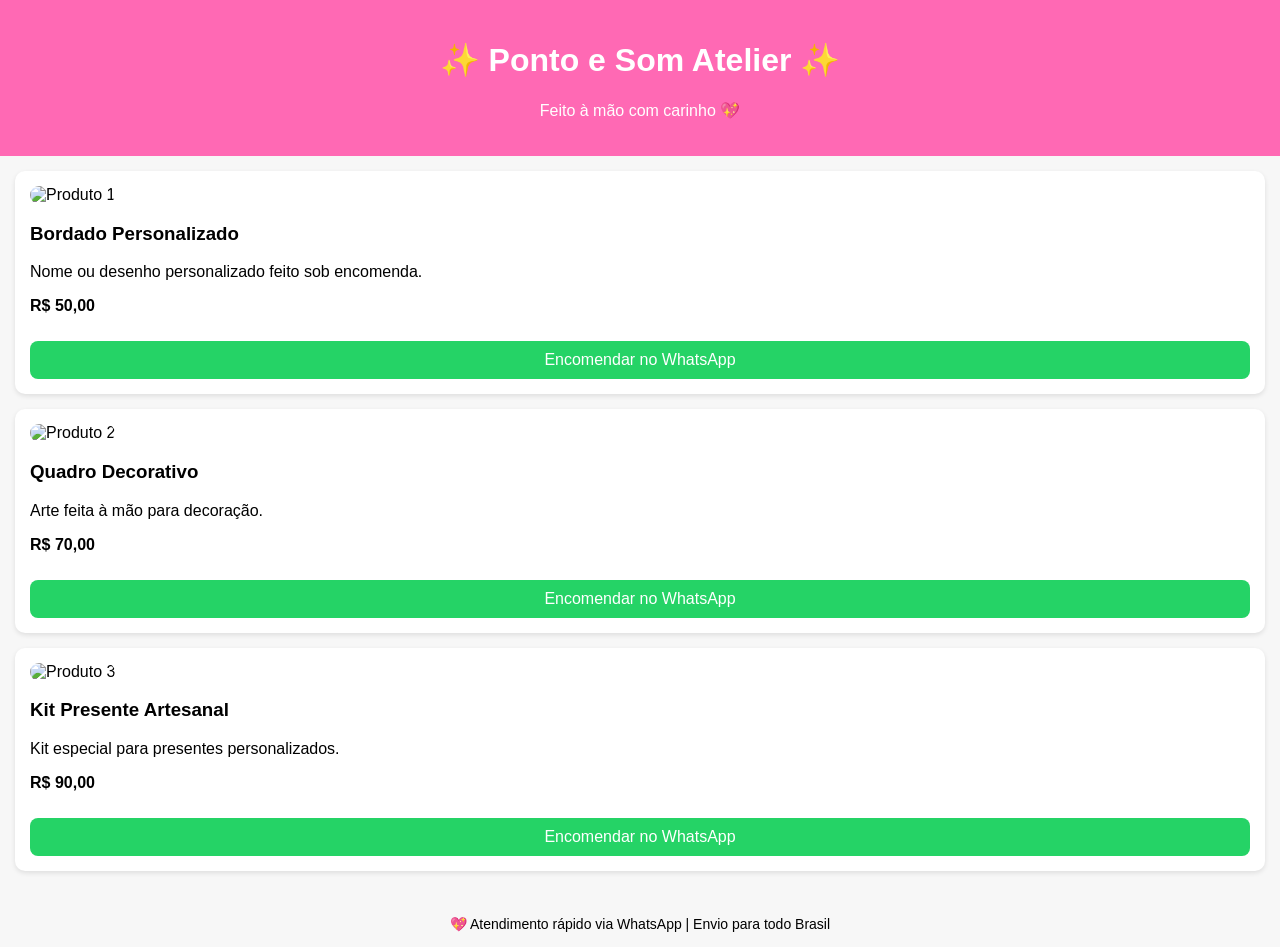
==== index.html @ 63a66d35 "Correct title from 'Ponro' to 'Ponto e Som Atelier'" ====
<!DOCTYPE html>
<html lang="pt-br">
<head>
<meta charset="UTF-8">
<meta name="viewport" content="width=device-width, initial-scale=1.0">
<title>Ponto e Som Atelier</title>

<style>
body {
    font-family: Arial, sans-serif;
    margin: 0;
    background: #f7f7f7;
}

header {
    background: #ff69b4;
    color: white;
    text-align: center;
    padding: 20px;
}

.container {
    padding: 15px;
}

.card {
    background: white;
    padding: 15px;
    margin-bottom: 15px;
    border-radius: 10px;
    box-shadow: 0 2px 5px rgba(0,0,0,0.1);
}

.card img {
    width: 100%;
    border-radius: 10px;
}

button {
    background: #25D366;
    color: white;
    border: none;
    padding: 10px;
    width: 100%;
    margin-top: 10px;
    border-radius: 8px;
    font-size: 16px;
}

footer {
    text-align: center;
    padding: 15px;
    font-size: 14px;
}
</style>

</head>

<body>

<header>
<h1>✨ Ponto e Som Atelier ✨</h1>
<p>Feito à mão com carinho 💖</p>
</header>

<div class="container">

<div class="card">
<img src="https://via.placeholder.com/400x300" alt="Produto 1">
<h3>Bordado Personalizado</h3>
<p>Nome ou desenho personalizado feito sob encomenda.</p>
<p><strong>R$ 50,00</strong></p>
<a href="https://wa.me/5553984621020?text=Quero%20encomendar%20um%20bordado" target="_blank">
<button>Encomendar no WhatsApp</button>
</a>
</div>

<div class="card">
<img src="https://via.placeholder.com/400x300" alt="Produto 2">
<h3>Quadro Decorativo</h3>
<p>Arte feita à mão para decoração.</p>
<p><strong>R$ 70,00</strong></p>
<a href="https://wa.me/5553984621020?text=Quero%20um%20quadro%20decorativo" target="_blank">
<button>Encomendar no WhatsApp</button>
</a>
</div>

<div class="card">
<img src="https://via.placeholder.com/400x300" alt="Produto 3">
<h3>Kit Presente Artesanal</h3>
<p>Kit especial para presentes personalizados.</p>
<p><strong>R$ 90,00</strong></p>
<a href="https://wa.me/5553984621020?text=Quero%20um%20kit%20presente" target="_blank">
<button>Encomendar no WhatsApp</button>
</a>
</div>

</div>

<footer>
💖 Atendimento rápido via WhatsApp | Envio para todo Brasil
</footer>

</body>
</html>
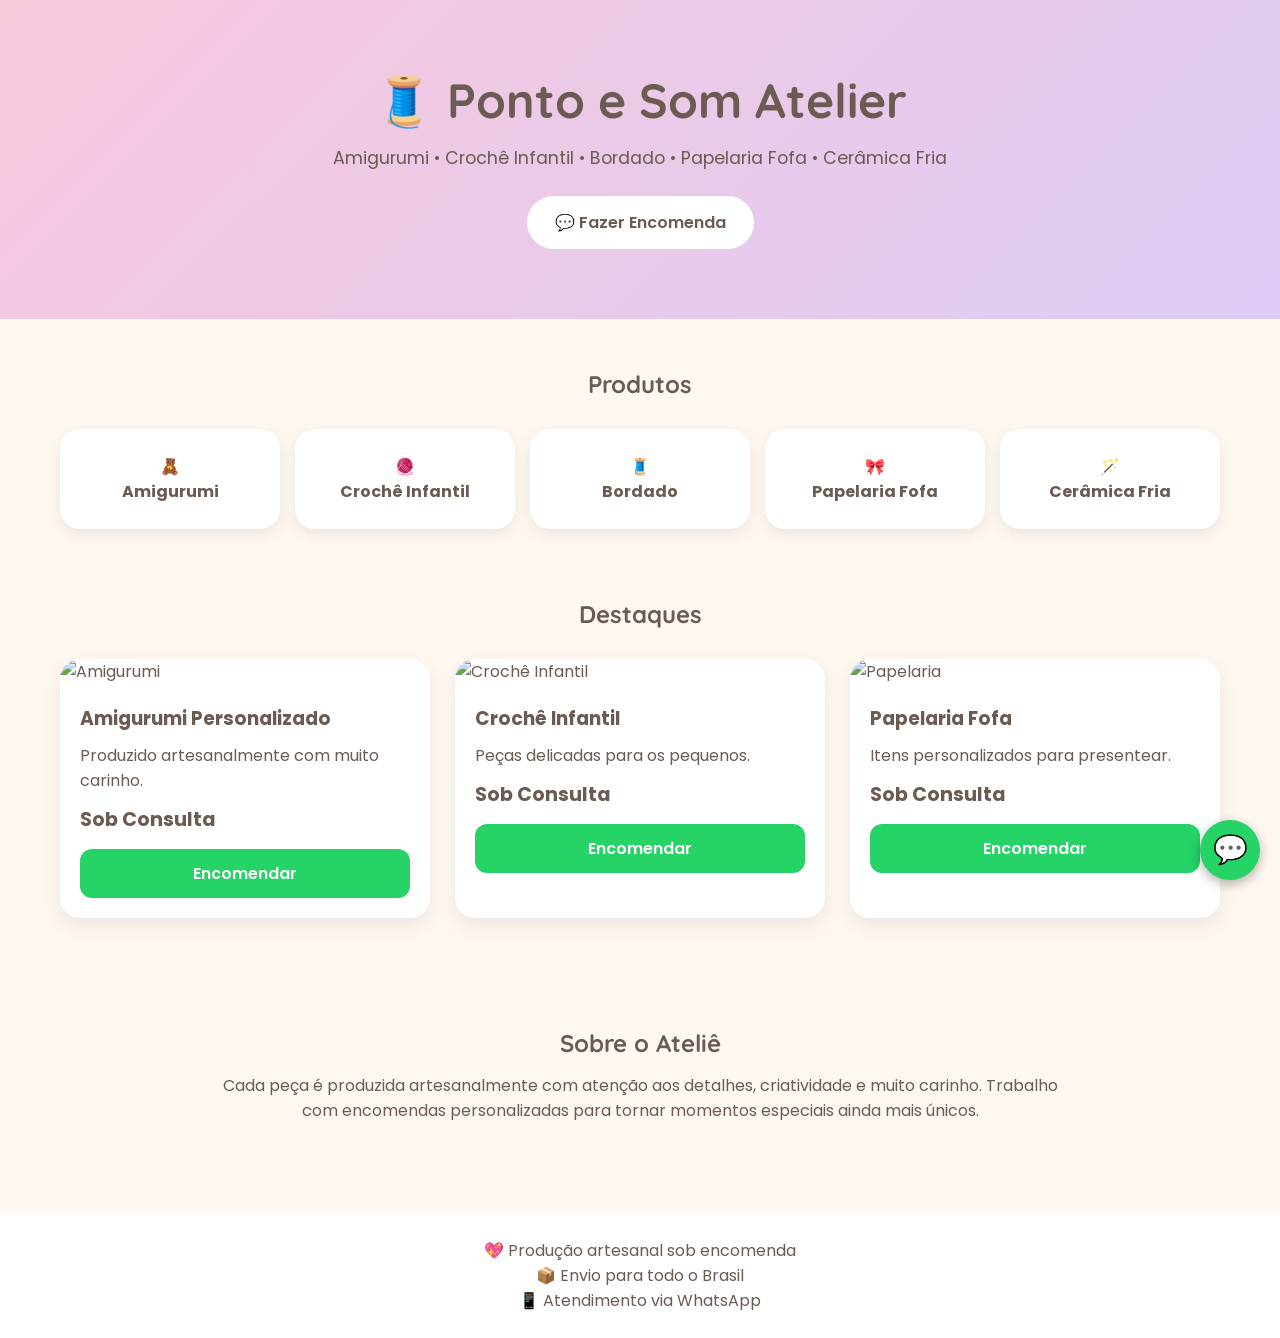
==== commit 89da072c: "Refactor HTML structure and styles" ====
--- a/index.html
+++ b/index.html
@@ -1,105 +1,362 @@
 <!DOCTYPE html>
-<html lang="pt-br">
+<html lang="pt-BR">
 <head>
 <meta charset="UTF-8">
 <meta name="viewport" content="width=device-width, initial-scale=1.0">
+
 <title>Ponto e Som Atelier</title>
 
+<link rel="preconnect" href="https://fonts.googleapis.com">
+<link rel="preconnect" href="https://fonts.gstatic.com" crossorigin>
+
+<link href="https://fonts.googleapis.com/css2?family=Quicksand:wght@400;600;700&family=Poppins:wght@300;400;500;600&display=swap" rel="stylesheet">
+
 <style>
-body {
-    font-family: Arial, sans-serif;
-    margin: 0;
-    background: #f7f7f7;
-}
-
-header {
-    background: #ff69b4;
-    color: white;
-    text-align: center;
-    padding: 20px;
-}
-
-.container {
-    padding: 15px;
-}
-
-.card {
-    background: white;
-    padding: 15px;
-    margin-bottom: 15px;
-    border-radius: 10px;
-    box-shadow: 0 2px 5px rgba(0,0,0,0.1);
-}
-
-.card img {
-    width: 100%;
-    border-radius: 10px;
-}
-
-button {
-    background: #25D366;
-    color: white;
-    border: none;
-    padding: 10px;
-    width: 100%;
-    margin-top: 10px;
-    border-radius: 8px;
-    font-size: 16px;
-}
-
-footer {
-    text-align: center;
-    padding: 15px;
-    font-size: 14px;
-}
+
+:root{
+    --rosa:#f8c8dc;
+    --rosa-escuro:#eaa7c5;
+    --creme:#fff8f0;
+    --lavanda:#dcccf5;
+    --verde:#cfe5d1;
+    --texto:#6b5b53;
+    --whatsapp:#25D366;
+}
+
+*{
+    margin:0;
+    padding:0;
+    box-sizing:border-box;
+}
+
+body{
+    font-family:'Poppins',sans-serif;
+    background:var(--creme);
+    color:var(--texto);
+}
+
+.hero{
+    background:linear-gradient(135deg,var(--rosa),var(--lavanda));
+    text-align:center;
+    padding:70px 20px;
+}
+
+.hero h1{
+    font-family:'Quicksand',sans-serif;
+    font-size:3rem;
+    margin-bottom:15px;
+}
+
+.hero p{
+    font-size:1.1rem;
+    margin-bottom:25px;
+}
+
+.botao-principal{
+    display:inline-block;
+    text-decoration:none;
+    background:white;
+    color:var(--texto);
+    padding:14px 28px;
+    border-radius:50px;
+    font-weight:600;
+    transition:.3s;
+}
+
+.botao-principal:hover{
+    transform:translateY(-2px);
+}
+
+.categorias{
+    max-width:1200px;
+    margin:auto;
+    padding:50px 20px;
+}
+
+.categorias h2,
+.produtos h2{
+    text-align:center;
+    margin-bottom:30px;
+    font-family:'Quicksand',sans-serif;
+}
+
+.grid-categorias{
+    display:grid;
+    grid-template-columns:repeat(auto-fit,minmax(180px,1fr));
+    gap:15px;
+}
+
+.categoria{
+    background:white;
+    padding:25px;
+    border-radius:20px;
+    text-align:center;
+    box-shadow:0 5px 15px rgba(0,0,0,.08);
+}
+
+.produtos{
+    max-width:1200px;
+    margin:auto;
+    padding:20px;
+}
+
+.grid-produtos{
+    display:grid;
+    grid-template-columns:repeat(auto-fit,minmax(280px,1fr));
+    gap:25px;
+}
+
+.card{
+    background:white;
+    border-radius:20px;
+    overflow:hidden;
+    box-shadow:0 8px 20px rgba(0,0,0,.08);
+    transition:.3s;
+}
+
+.card:hover{
+    transform:translateY(-6px);
+}
+
+.card img{
+    width:100%;
+    height:260px;
+    object-fit:cover;
+}
+
+.card-content{
+    padding:20px;
+}
+
+.card h3{
+    margin-bottom:10px;
+}
+
+.card p{
+    margin-bottom:12px;
+}
+
+.preco{
+    display:block;
+    font-size:1.2rem;
+    font-weight:bold;
+    margin-bottom:15px;
+}
+
+.btn-whats{
+    display:block;
+    text-decoration:none;
+    text-align:center;
+    background:var(--whatsapp);
+    color:white;
+    padding:12px;
+    border-radius:12px;
+    font-weight:600;
+}
+
+.sobre{
+    max-width:900px;
+    margin:60px auto;
+    padding:30px;
+    text-align:center;
+}
+
+.sobre h2{
+    margin-bottom:15px;
+    font-family:'Quicksand',sans-serif;
+}
+
+footer{
+    background:#fff;
+    text-align:center;
+    padding:25px;
+    margin-top:40px;
+}
+
+.whatsapp-fixo{
+    position:fixed;
+    right:20px;
+    bottom:20px;
+    background:#25D366;
+    color:white;
+    width:60px;
+    height:60px;
+    border-radius:50%;
+    text-decoration:none;
+    display:flex;
+    justify-content:center;
+    align-items:center;
+    font-size:28px;
+    box-shadow:0 4px 12px rgba(0,0,0,.3);
+}
+
+@media(max-width:768px){
+
+.hero h1{
+    font-size:2.2rem;
+}
+
+}
+
 </style>
-
 </head>
 
 <body>
 
-<header>
-<h1>✨ Ponto e Som Atelier ✨</h1>
-<p>Feito à mão com carinho 💖</p>
-</header>
-
-<div class="container">
+<section class="hero">
+    <h1>🧵 Ponto e Som Atelier</h1>
+    <p>
+        Amigurumi • Crochê Infantil • Bordado • Papelaria Fofa • Cerâmica Fria
+    </p>
+
+    <a
+    class="botao-principal"
+    href="https://wa.me/5553984621020"
+    target="_blank">
+        💬 Fazer Encomenda
+    </a>
+</section>
+
+<section class="categorias">
+
+<h2>Produtos</h2>
+
+<div class="grid-categorias">
+
+<div class="categoria">
+🧸<br><strong>Amigurumi</strong>
+</div>
+
+<div class="categoria">
+🧶<br><strong>Crochê Infantil</strong>
+</div>
+
+    <div class="categoria">
+🧵<br><strong>Bordado</strong>
+</div>
+    
+<div class="categoria">
+🎀<br><strong>Papelaria Fofa</strong>
+</div>
+
+<div class="categoria">
+🪄<br><strong>Cerâmica Fria</strong>
+</div>
+
+</div>
+
+</section>
+
+<section class="produtos">
+
+<h2>Destaques</h2>
+
+<div class="grid-produtos">
 
 <div class="card">
-<img src="https://via.placeholder.com/400x300" alt="Produto 1">
-<h3>Bordado Personalizado</h3>
-<p>Nome ou desenho personalizado feito sob encomenda.</p>
-<p><strong>R$ 50,00</strong></p>
-<a href="https://wa.me/5553984621020?text=Quero%20encomendar%20um%20bordado" target="_blank">
-<button>Encomendar no WhatsApp</button>
+
+<img src="imagens/amigurumi.jpg" alt="Amigurumi">
+
+<div class="card-content">
+
+<h3>Amigurumi Personalizado</h3>
+
+<p>
+Produzido artesanalmente com muito carinho.
+</p>
+
+<span class="preco">Sob Consulta</span>
+
+<a
+class="btn-whats"
+href="https://wa.me/5553984621020?text=Olá! Tenho interesse em um amigurumi."
+target="_blank">
+Encomendar
 </a>
+
+</div>
 </div>
 
 <div class="card">
-<img src="https://via.placeholder.com/400x300" alt="Produto 2">
-<h3>Quadro Decorativo</h3>
-<p>Arte feita à mão para decoração.</p>
-<p><strong>R$ 70,00</strong></p>
-<a href="https://wa.me/5553984621020?text=Quero%20um%20quadro%20decorativo" target="_blank">
-<button>Encomendar no WhatsApp</button>
+
+<img src="imagens/croche.jpg" alt="Crochê Infantil">
+
+<div class="card-content">
+
+<h3>Crochê Infantil</h3>
+
+<p>
+Peças delicadas para os pequenos.
+</p>
+
+<span class="preco">Sob Consulta</span>
+
+<a
+class="btn-whats"
+href="https://wa.me/5553984621020?text=Olá! Tenho interesse em peças de crochê infantil."
+target="_blank">
+Encomendar
 </a>
+
+</div>
 </div>
 
 <div class="card">
-<img src="https://via.placeholder.com/400x300" alt="Produto 3">
-<h3>Kit Presente Artesanal</h3>
-<p>Kit especial para presentes personalizados.</p>
-<p><strong>R$ 90,00</strong></p>
-<a href="https://wa.me/5553984621020?text=Quero%20um%20kit%20presente" target="_blank">
-<button>Encomendar no WhatsApp</button>
+
+<img src="imagens/papelaria.jpg" alt="Papelaria">
+
+<div class="card-content">
+
+<h3>Papelaria Fofa</h3>
+
+<p>
+Itens personalizados para presentear.
+</p>
+
+<span class="preco">Sob Consulta</span>
+
+<a
+class="btn-whats"
+href="https://wa.me/55SEUNUMERO?text=Olá! Tenho interesse em itens de papelaria."
+target="_blank">
+Encomendar
 </a>
-</div>
-
-</div>
+
+</div>
+</div>
+
+</div>
+
+</section>
+
+<section class="sobre">
+
+<h2>Sobre o Ateliê</h2>
+
+<p>
+Cada peça é produzida artesanalmente com atenção aos detalhes,
+criatividade e muito carinho. Trabalho com encomendas
+personalizadas para tornar momentos especiais ainda mais únicos.
+</p>
+
+</section>
 
 <footer>
-💖 Atendimento rápido via WhatsApp | Envio para todo Brasil
+
+<p>💖 Produção artesanal sob encomenda</p>
+
+<p>📦 Envio para todo o Brasil</p>
+
+<p>📱 Atendimento via WhatsApp</p>
+
 </footer>
+
+<a
+class="whatsapp-fixo"
+href="https://wa.me/5553984621020"
+target="_blank">
+💬
+</a>
 
 </body>
 </html>
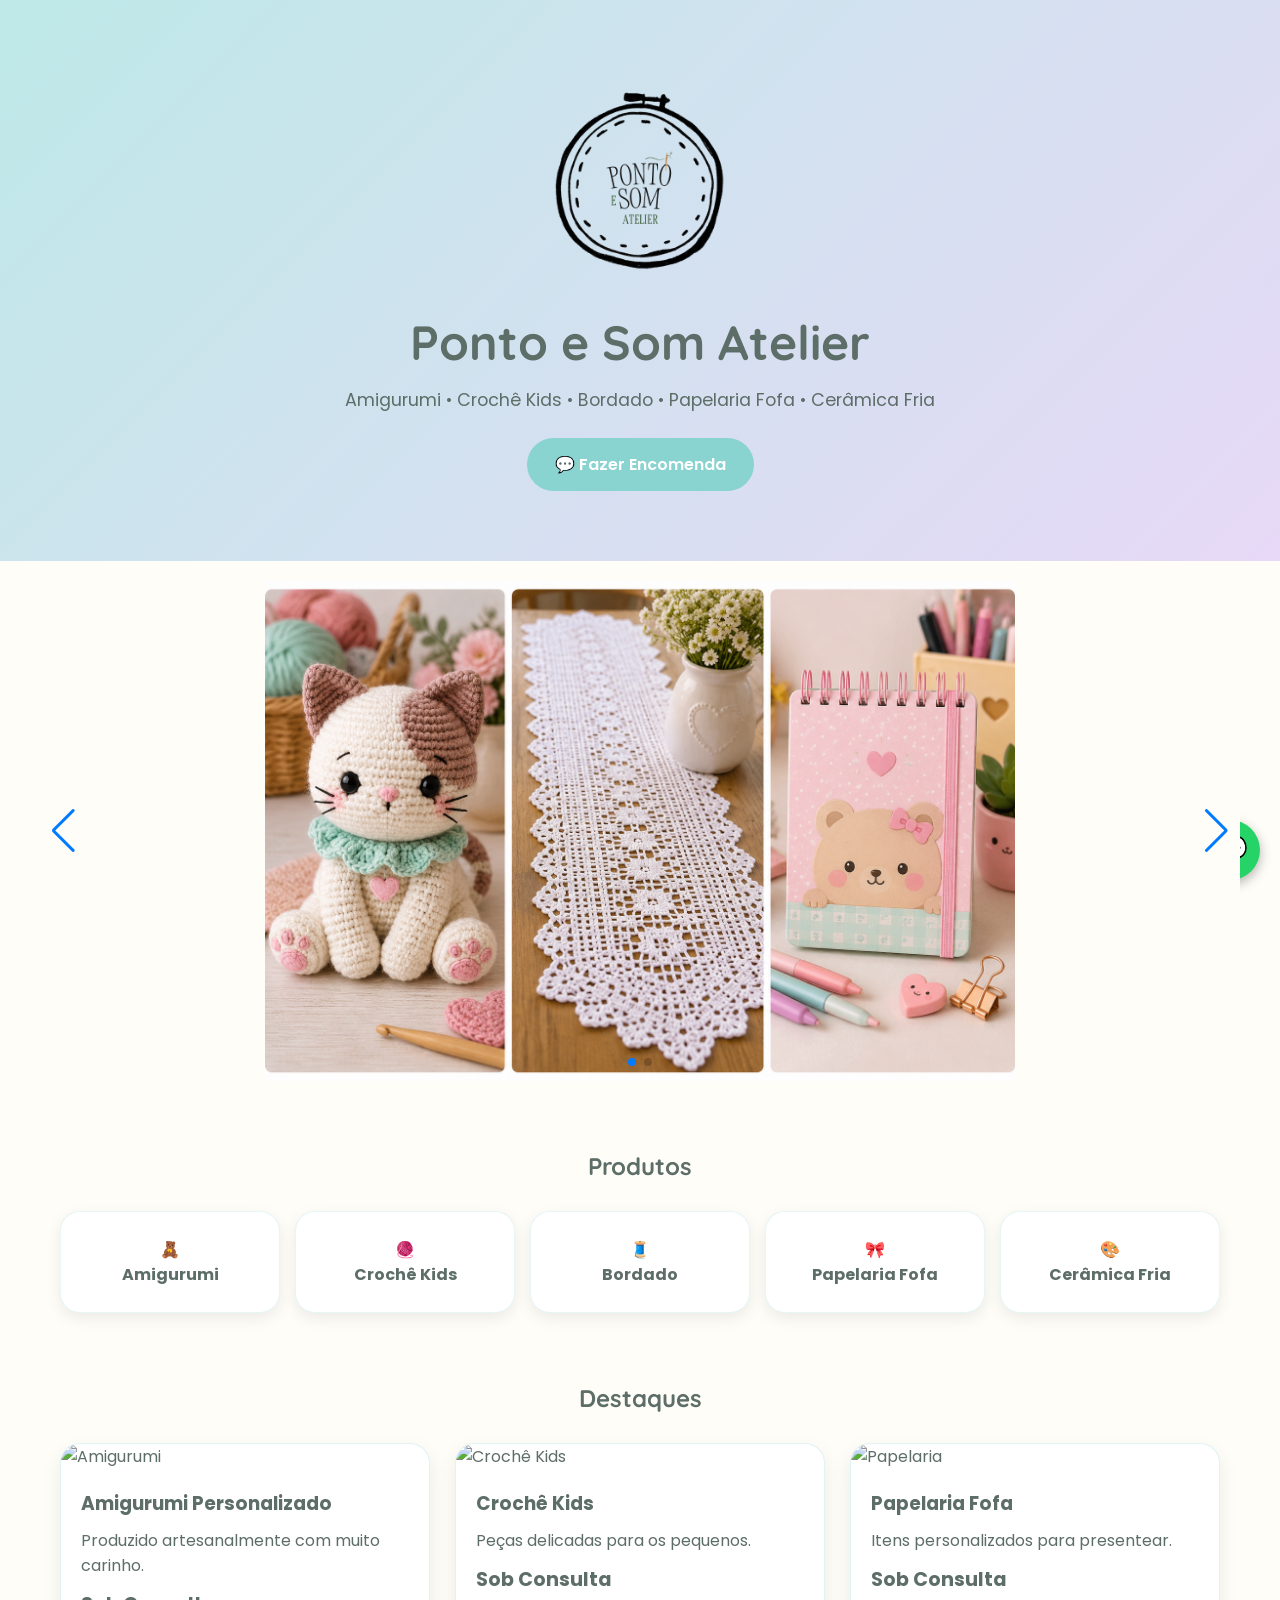
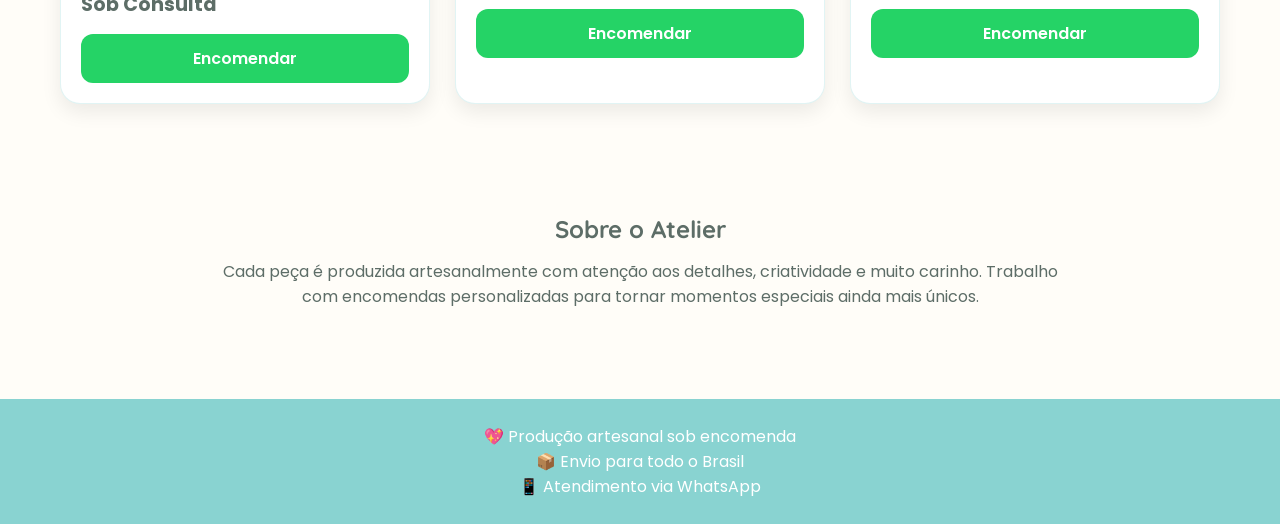
==== commit ff073dee: "Adiciona carrossel Swiper e atualiza layout" ====
--- a/index.html
+++ b/index.html
@@ -1,362 +1,225 @@
 <!DOCTYPE html>
 <html lang="pt-BR">
+
 <head>
-<meta charset="UTF-8">
-<meta name="viewport" content="width=device-width, initial-scale=1.0">
-
-<title>Ponto e Som Atelier</title>
-
-<link rel="preconnect" href="https://fonts.googleapis.com">
-<link rel="preconnect" href="https://fonts.gstatic.com" crossorigin>
-
-<link href="https://fonts.googleapis.com/css2?family=Quicksand:wght@400;600;700&family=Poppins:wght@300;400;500;600&display=swap" rel="stylesheet">
-
-<style>
-
-:root{
-    --rosa:#f8c8dc;
-    --rosa-escuro:#eaa7c5;
-    --creme:#fff8f0;
-    --lavanda:#dcccf5;
-    --verde:#cfe5d1;
-    --texto:#6b5b53;
-    --whatsapp:#25D366;
-}
-
-*{
-    margin:0;
-    padding:0;
-    box-sizing:border-box;
-}
-
-body{
-    font-family:'Poppins',sans-serif;
-    background:var(--creme);
-    color:var(--texto);
-}
-
-.hero{
-    background:linear-gradient(135deg,var(--rosa),var(--lavanda));
-    text-align:center;
-    padding:70px 20px;
-}
-
-.hero h1{
-    font-family:'Quicksand',sans-serif;
-    font-size:3rem;
-    margin-bottom:15px;
-}
-
-.hero p{
-    font-size:1.1rem;
-    margin-bottom:25px;
-}
-
-.botao-principal{
-    display:inline-block;
-    text-decoration:none;
-    background:white;
-    color:var(--texto);
-    padding:14px 28px;
-    border-radius:50px;
-    font-weight:600;
-    transition:.3s;
-}
-
-.botao-principal:hover{
-    transform:translateY(-2px);
-}
-
-.categorias{
-    max-width:1200px;
-    margin:auto;
-    padding:50px 20px;
-}
-
-.categorias h2,
-.produtos h2{
-    text-align:center;
-    margin-bottom:30px;
-    font-family:'Quicksand',sans-serif;
-}
-
-.grid-categorias{
-    display:grid;
-    grid-template-columns:repeat(auto-fit,minmax(180px,1fr));
-    gap:15px;
-}
-
-.categoria{
-    background:white;
-    padding:25px;
-    border-radius:20px;
-    text-align:center;
-    box-shadow:0 5px 15px rgba(0,0,0,.08);
-}
-
-.produtos{
-    max-width:1200px;
-    margin:auto;
-    padding:20px;
-}
-
-.grid-produtos{
-    display:grid;
-    grid-template-columns:repeat(auto-fit,minmax(280px,1fr));
-    gap:25px;
-}
-
-.card{
-    background:white;
-    border-radius:20px;
-    overflow:hidden;
-    box-shadow:0 8px 20px rgba(0,0,0,.08);
-    transition:.3s;
-}
-
-.card:hover{
-    transform:translateY(-6px);
-}
-
-.card img{
-    width:100%;
-    height:260px;
-    object-fit:cover;
-}
-
-.card-content{
-    padding:20px;
-}
-
-.card h3{
-    margin-bottom:10px;
-}
-
-.card p{
-    margin-bottom:12px;
-}
-
-.preco{
-    display:block;
-    font-size:1.2rem;
-    font-weight:bold;
-    margin-bottom:15px;
-}
-
-.btn-whats{
-    display:block;
-    text-decoration:none;
-    text-align:center;
-    background:var(--whatsapp);
-    color:white;
-    padding:12px;
-    border-radius:12px;
-    font-weight:600;
-}
-
-.sobre{
-    max-width:900px;
-    margin:60px auto;
-    padding:30px;
-    text-align:center;
-}
-
-.sobre h2{
-    margin-bottom:15px;
-    font-family:'Quicksand',sans-serif;
-}
-
-footer{
-    background:#fff;
-    text-align:center;
-    padding:25px;
-    margin-top:40px;
-}
-
-.whatsapp-fixo{
-    position:fixed;
-    right:20px;
-    bottom:20px;
-    background:#25D366;
-    color:white;
-    width:60px;
-    height:60px;
-    border-radius:50%;
-    text-decoration:none;
-    display:flex;
-    justify-content:center;
-    align-items:center;
-    font-size:28px;
-    box-shadow:0 4px 12px rgba(0,0,0,.3);
-}
-
-@media(max-width:768px){
-
-.hero h1{
-    font-size:2.2rem;
-}
-
-}
-
-</style>
+    <meta charset="UTF-8">
+    <meta name="viewport" content="width=device-width, initial-scale=1.0">
+
+    <title>Ponto e Som Atelier</title>
+
+    <link rel="stylesheet" href="../css/estilos.css">
+    <link rel="preconnect" href="https://fonts.googleapis.com">
+    <link rel="preconnect" href="https://fonts.gstatic.com" crossorigin>
+    <link rel="icon" type="image/x-icon" href="imagens/favicon.ico">
+
+    <link
+        href="https://fonts.googleapis.com/css2?family=Quicksand:wght@400;600;700&family=Poppins:wght@300;400;500;600&display=swap"
+        rel="stylesheet">
+
+    <link rel="stylesheet" href="https://cdn.jsdelivr.net/npm/swiper@11/swiper-bundle.min.css" />
+
 </head>
 
 <body>
 
-<section class="hero">
-    <h1>🧵 Ponto e Som Atelier</h1>
-    <p>
-        Amigurumi • Crochê Infantil • Bordado • Papelaria Fofa • Cerâmica Fria
-    </p>
-
-    <a
-    class="botao-principal"
-    href="https://wa.me/5553984621020"
-    target="_blank">
-        💬 Fazer Encomenda
+    <section class="hero">
+        <img src="imagens/logo.png" alt="Logo Ponto e Som Atelier" class="logo">
+
+        <h1>Ponto e Som Atelier</h1>
+
+        <p>
+            Amigurumi • Crochê Kids • Bordado • Papelaria Fofa • Cerâmica Fria
+        </p>
+
+        <a class="botao-principal" href="https://wa.me/5553984621020" target="_blank">
+            💬 Fazer Encomenda
+        </a>
+    </section>
+
+    <section class="carrossel">
+
+        <div class="swiper meuSwiper">
+
+            <div class="swiper-wrapper">
+
+                <div class="swiper-slide">
+                    <img src="imagens/amigurumi1.png" alt="Amigurumi">
+                </div>
+
+                <div class="swiper-slide">
+                    <img src="imagens/ceramica-fria.png" alt="Cerâmica Fria">
+                </div>
+
+            </div>
+
+            <div class="swiper-pagination"></div>
+
+            <div class="swiper-button-next"></div>
+            <div class="swiper-button-prev"></div>
+
+        </div>
+
+    </section>
+
+    <section class="categorias">
+
+        <h2>Produtos</h2>
+
+        <div class="grid-categorias">
+
+            <div class="categoria">
+                🧸<br><strong>Amigurumi</strong>
+            </div>
+
+            <div class="categoria">
+                🧶<br><strong>Crochê Kids</strong>
+            </div>
+
+            <div class="categoria">
+                🧵<br><strong>Bordado</strong>
+            </div>
+
+            <div class="categoria">
+                🎀<br><strong>Papelaria Fofa</strong>
+            </div>
+
+            <div class="categoria">
+                🎨​<br><strong>Cerâmica Fria</strong>
+            </div>
+
+        </div>
+
+    </section>
+
+    <section class="produtos">
+
+        <h2>Destaques</h2>
+
+        <div class="grid-produtos">
+
+            <div class="card">
+
+                <img src="imagens/amigurumi.jpg" alt="Amigurumi">
+
+                <div class="card-content">
+
+                    <h3>Amigurumi Personalizado</h3>
+
+                    <p>
+                        Produzido artesanalmente com muito carinho.
+                    </p>
+
+                    <span class="preco">Sob Consulta</span>
+
+                    <a class="btn-whats" href="https://wa.me/5553984621020?text=Olá! Tenho interesse em um amigurumi."
+                        target="_blank">
+                        Encomendar
+                    </a>
+
+                </div>
+            </div>
+
+            <div class="card">
+
+                <img src="imagens/croche.jpg" alt="Crochê Kids">
+
+                <div class="card-content">
+
+                    <h3>Crochê Kids</h3>
+
+                    <p>
+                        Peças delicadas para os pequenos.
+                    </p>
+
+                    <span class="preco">Sob Consulta</span>
+
+                    <a class="btn-whats"
+                        href="https://wa.me/5553984621020?text=Olá! Tenho interesse em peças de crochê kids."
+                        target="_blank">
+                        Encomendar
+                    </a>
+
+                </div>
+            </div>
+
+            <div class="card">
+
+                <img src="imagens/papelaria.jpg" alt="Papelaria">
+
+                <div class="card-content">
+
+                    <h3>Papelaria Fofa</h3>
+
+                    <p>
+                        Itens personalizados para presentear.
+                    </p>
+
+                    <span class="preco">Sob Consulta</span>
+
+                    <a class="btn-whats"
+                        href="https://wa.me/5553984621020?text=Olá! Tenho interesse em itens de papelaria."
+                        target="_blank">
+                        Encomendar
+                    </a>
+
+                </div>
+            </div>
+
+        </div>
+
+    </section>
+
+    <section class="sobre">
+
+        <h2>Sobre o Atelier</h2>
+
+        <p>
+            Cada peça é produzida artesanalmente com atenção aos detalhes,
+            criatividade e muito carinho. Trabalho com encomendas
+            personalizadas para tornar momentos especiais ainda mais únicos.
+        </p>
+
+    </section>
+
+    <footer>
+
+        <p>💖 Produção artesanal sob encomenda</p>
+
+        <p>📦 Envio para todo o Brasil</p>
+
+        <p>📱 Atendimento via WhatsApp</p>
+
+    </footer>
+
+    <a class="whatsapp-fixo" href="https://wa.me/5553984621020" target="_blank">
+        💬
     </a>
-</section>
-
-<section class="categorias">
-
-<h2>Produtos</h2>
-
-<div class="grid-categorias">
-
-<div class="categoria">
-🧸<br><strong>Amigurumi</strong>
-</div>
-
-<div class="categoria">
-🧶<br><strong>Crochê Infantil</strong>
-</div>
-
-    <div class="categoria">
-🧵<br><strong>Bordado</strong>
-</div>
-    
-<div class="categoria">
-🎀<br><strong>Papelaria Fofa</strong>
-</div>
-
-<div class="categoria">
-🪄<br><strong>Cerâmica Fria</strong>
-</div>
-
-</div>
-
-</section>
-
-<section class="produtos">
-
-<h2>Destaques</h2>
-
-<div class="grid-produtos">
-
-<div class="card">
-
-<img src="imagens/amigurumi.jpg" alt="Amigurumi">
-
-<div class="card-content">
-
-<h3>Amigurumi Personalizado</h3>
-
-<p>
-Produzido artesanalmente com muito carinho.
-</p>
-
-<span class="preco">Sob Consulta</span>
-
-<a
-class="btn-whats"
-href="https://wa.me/5553984621020?text=Olá! Tenho interesse em um amigurumi."
-target="_blank">
-Encomendar
-</a>
-
-</div>
-</div>
-
-<div class="card">
-
-<img src="imagens/croche.jpg" alt="Crochê Infantil">
-
-<div class="card-content">
-
-<h3>Crochê Infantil</h3>
-
-<p>
-Peças delicadas para os pequenos.
-</p>
-
-<span class="preco">Sob Consulta</span>
-
-<a
-class="btn-whats"
-href="https://wa.me/5553984621020?text=Olá! Tenho interesse em peças de crochê infantil."
-target="_blank">
-Encomendar
-</a>
-
-</div>
-</div>
-
-<div class="card">
-
-<img src="imagens/papelaria.jpg" alt="Papelaria">
-
-<div class="card-content">
-
-<h3>Papelaria Fofa</h3>
-
-<p>
-Itens personalizados para presentear.
-</p>
-
-<span class="preco">Sob Consulta</span>
-
-<a
-class="btn-whats"
-href="https://wa.me/55SEUNUMERO?text=Olá! Tenho interesse em itens de papelaria."
-target="_blank">
-Encomendar
-</a>
-
-</div>
-</div>
-
-</div>
-
-</section>
-
-<section class="sobre">
-
-<h2>Sobre o Ateliê</h2>
-
-<p>
-Cada peça é produzida artesanalmente com atenção aos detalhes,
-criatividade e muito carinho. Trabalho com encomendas
-personalizadas para tornar momentos especiais ainda mais únicos.
-</p>
-
-</section>
-
-<footer>
-
-<p>💖 Produção artesanal sob encomenda</p>
-
-<p>📦 Envio para todo o Brasil</p>
-
-<p>📱 Atendimento via WhatsApp</p>
-
-</footer>
-
-<a
-class="whatsapp-fixo"
-href="https://wa.me/5553984621020"
-target="_blank">
-💬
-</a>
-
+    <script src="https://cdn.jsdelivr.net/npm/swiper@11/swiper-bundle.min.js"></script>
+
+    <script>
+
+        const swiper = new Swiper(".meuSwiper", {
+
+            loop: true,
+
+            autoplay: {
+                delay: 4000,
+                disableOnInteraction: false,
+            },
+
+            pagination: {
+                el: ".swiper-pagination",
+                clickable: true,
+            },
+
+            navigation: {
+                nextEl: ".swiper-button-next",
+                prevEl: ".swiper-button-prev",
+            },
+
+        });
+
+    </script>
 </body>
-</html>
+
+</html>
--- a/css/estilos.css
+++ b/css/estilos.css
@@ -0,0 +1,243 @@
+:root {
+  --mint: #BEE9E8;
+  --mint-escuro: #89D3D1;
+  --creme: #FFFDF8;
+  --lavanda: #E7D9F7;
+  --pessego: #FFDCC8;
+  --texto: #5D6D67;
+  --whatsapp: #25D366;
+}
+
+* {
+  margin: 0;
+  padding: 0;
+  box-sizing: border-box;
+}
+
+body {
+  font-family: 'Poppins', sans-serif;
+  background: var(--creme);
+  color: var(--texto);
+}
+
+.titulo-loja {
+  display: flex;
+  justify-content: center;
+  align-items: center;
+  gap: 15px;
+  flex-wrap: wrap;
+}
+
+.logo {
+  width: 220px;
+  height: auto;
+  margin-bottom: 15px;
+}
+
+.hero {
+  background: linear-gradient(135deg, var(--mint), var(--lavanda));
+  text-align: center;
+  padding: 70px 20px;
+}
+
+.hero h1 {
+  font-family: 'Quicksand', sans-serif;
+  font-size: 3rem;
+  margin-bottom: 15px;
+}
+
+.hero p {
+  font-size: 1.1rem;
+  margin-bottom: 25px;
+}
+
+.botao-principal {
+  background: var(--mint-escuro);
+  color: white;
+  display: inline-block;
+  text-decoration: none;
+  padding: 14px 28px;
+  border-radius: 50px;
+  font-weight: 600;
+  transition: .3s;
+}
+
+.botao-principal:hover {
+  transform: translateY(-2px);
+  background:var(--pessego);
+    color:var(--texto);
+}
+
+.carrossel{
+    width:100%;
+    padding:20px 0;
+}
+
+.meuSwiper{
+    width:100%;
+    max-width:1200px;
+    margin:auto;
+    border-radius:20px;
+    overflow:hidden;
+}
+
+.swiper-slide{
+    display:flex;
+    justify-content:center;
+    align-items:center;
+    background:#FFFDF8;
+}
+
+.swiper-slide img{
+    width:100%;
+    max-height:500px;
+    object-fit:contain;
+    display:block;
+}
+
+.swiper-button-next,
+.swiper-button-prev{
+    color:var(--mint-escuro);
+}
+
+.swiper-pagination-bullet-active{
+    background:var(--mint-escuro);
+}
+
+.categoria {
+  background: white;
+  border: 1px solid rgba(137, 211, 209, .20);
+}
+
+.categorias {
+  max-width: 1200px;
+  margin: auto;
+  padding: 50px 20px;
+}
+
+.categorias h2,
+.produtos h2 {
+  text-align: center;
+  margin-bottom: 30px;
+  font-family: 'Quicksand', sans-serif;
+}
+
+.grid-categorias {
+  display: grid;
+  grid-template-columns: repeat(auto-fit, minmax(180px, 1fr));
+  gap: 15px;
+}
+
+.categoria {
+  background: white;
+  padding: 25px;
+  border-radius: 20px;
+  text-align: center;
+  box-shadow: 0 5px 15px rgba(0, 0, 0, .08);
+}
+
+.produtos {
+  max-width: 1200px;
+  margin: auto;
+  padding: 20px;
+}
+
+.grid-produtos {
+  display: grid;
+  grid-template-columns: repeat(auto-fit, minmax(280px, 1fr));
+  gap: 25px;
+}
+
+.card {
+  background: #FFFFFF;
+  border: 1px solid rgba(137, 211, 209, .25);
+  border-radius: 20px;
+  overflow: hidden;
+  box-shadow: 0 8px 20px rgba(0, 0, 0, .08);
+  transition: .3s;
+}
+
+.card:hover {
+  transform: translateY(-6px);
+}
+
+.card img {
+  width: 100%;
+  height: 260px;
+  object-fit: cover;
+}
+
+.card-content {
+  padding: 20px;
+}
+
+.card h3 {
+  margin-bottom: 10px;
+}
+
+.card p {
+  margin-bottom: 12px;
+}
+
+.preco {
+  display: block;
+  font-size: 1.2rem;
+  font-weight: bold;
+  margin-bottom: 15px;
+}
+
+.btn-whats {
+  display: block;
+  text-decoration: none;
+  text-align: center;
+  background: var(--whatsapp);
+  color: white;
+  padding: 12px;
+  border-radius: 12px;
+  font-weight: 600;
+}
+
+.sobre {
+  max-width: 900px;
+  margin: 60px auto;
+  padding: 30px;
+  text-align: center;
+}
+
+.sobre h2 {
+  margin-bottom: 15px;
+  font-family: 'Quicksand', sans-serif;
+}
+
+footer {
+  background: var(--mint-escuro);
+  text-align: center;
+  color: white;
+  padding: 25px;
+  margin-top: 40px;
+}
+
+.whatsapp-fixo {
+  position: fixed;
+  right: 20px;
+  bottom: 20px;
+  background: #25D366;
+  color: white;
+  width: 60px;
+  height: 60px;
+  border-radius: 50%;
+  text-decoration: none;
+  display: flex;
+  justify-content: center;
+  align-items: center;
+  font-size: 28px;
+  box-shadow: 0 4px 12px rgba(0, 0, 0, .3);
+}
+
+@media(max-width:768px) {
+
+  .hero h1 {
+    font-size: 2.2rem;
+  }
+
+}
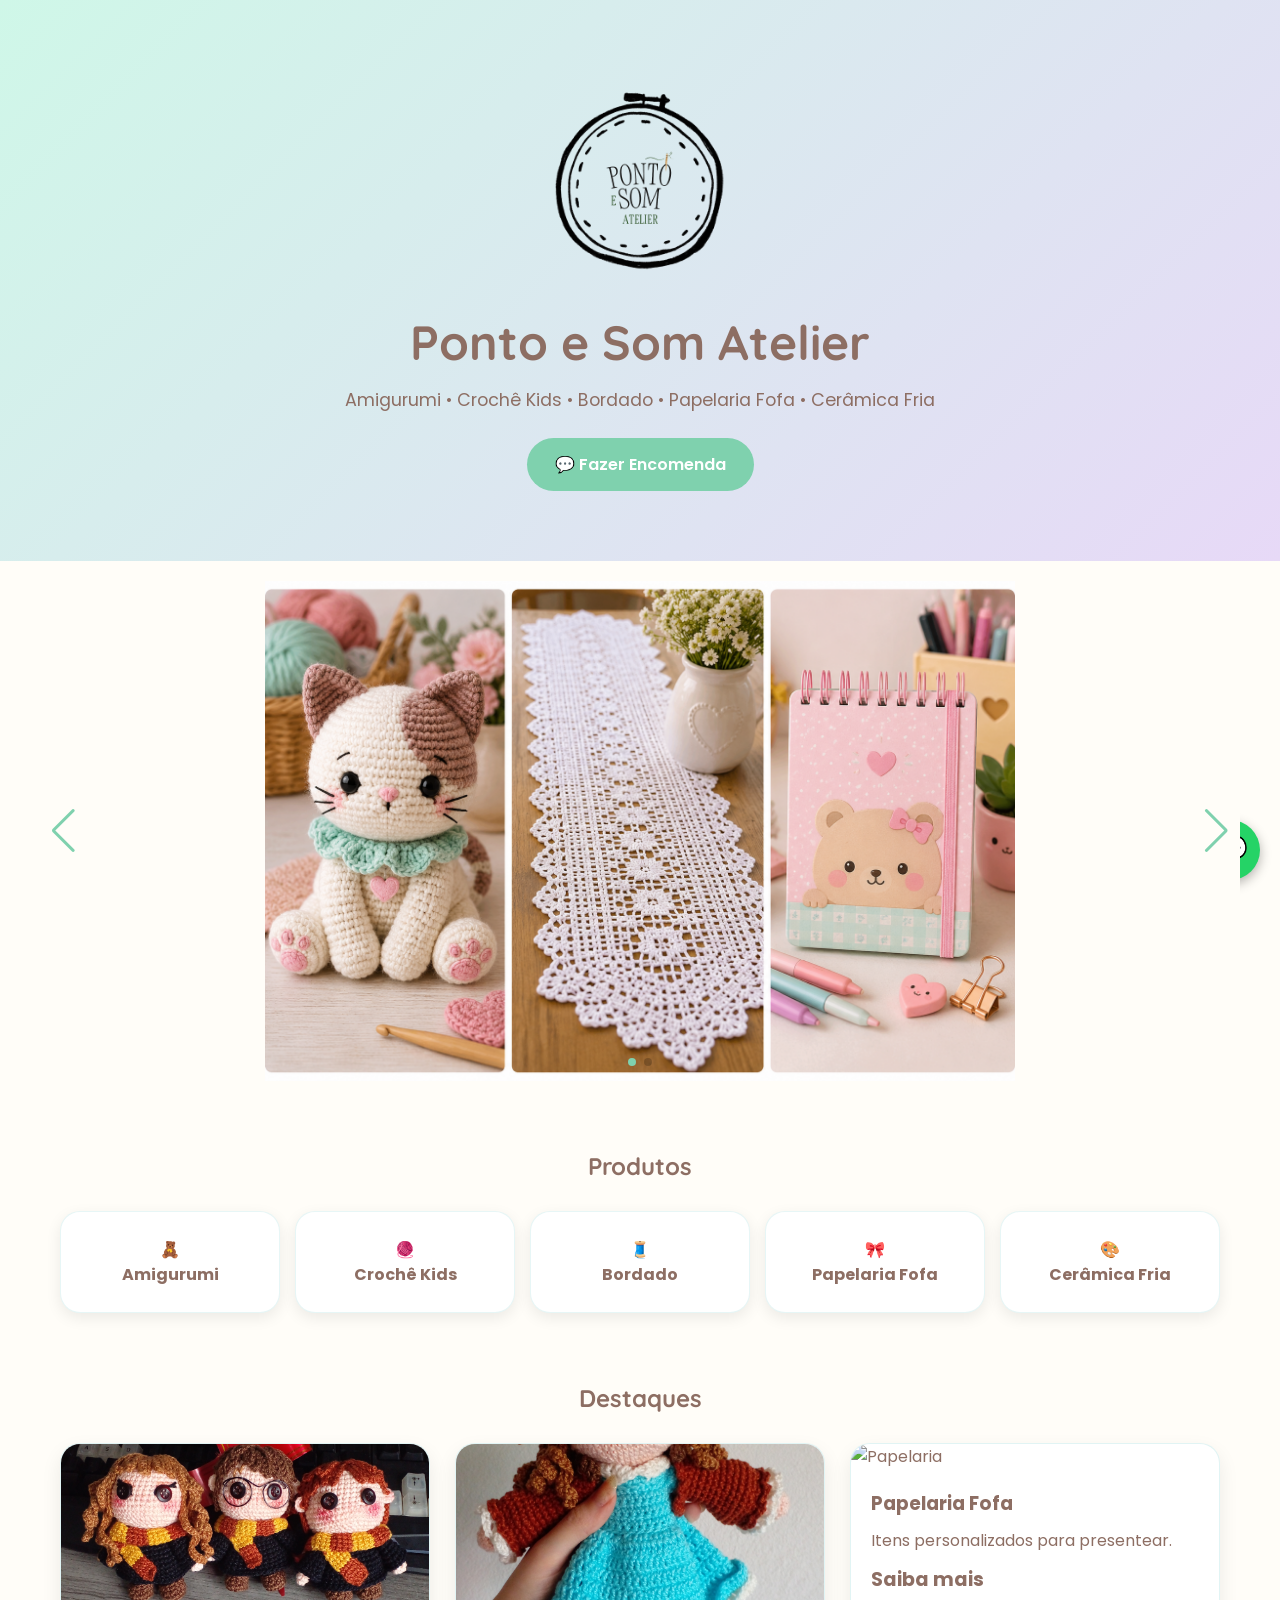
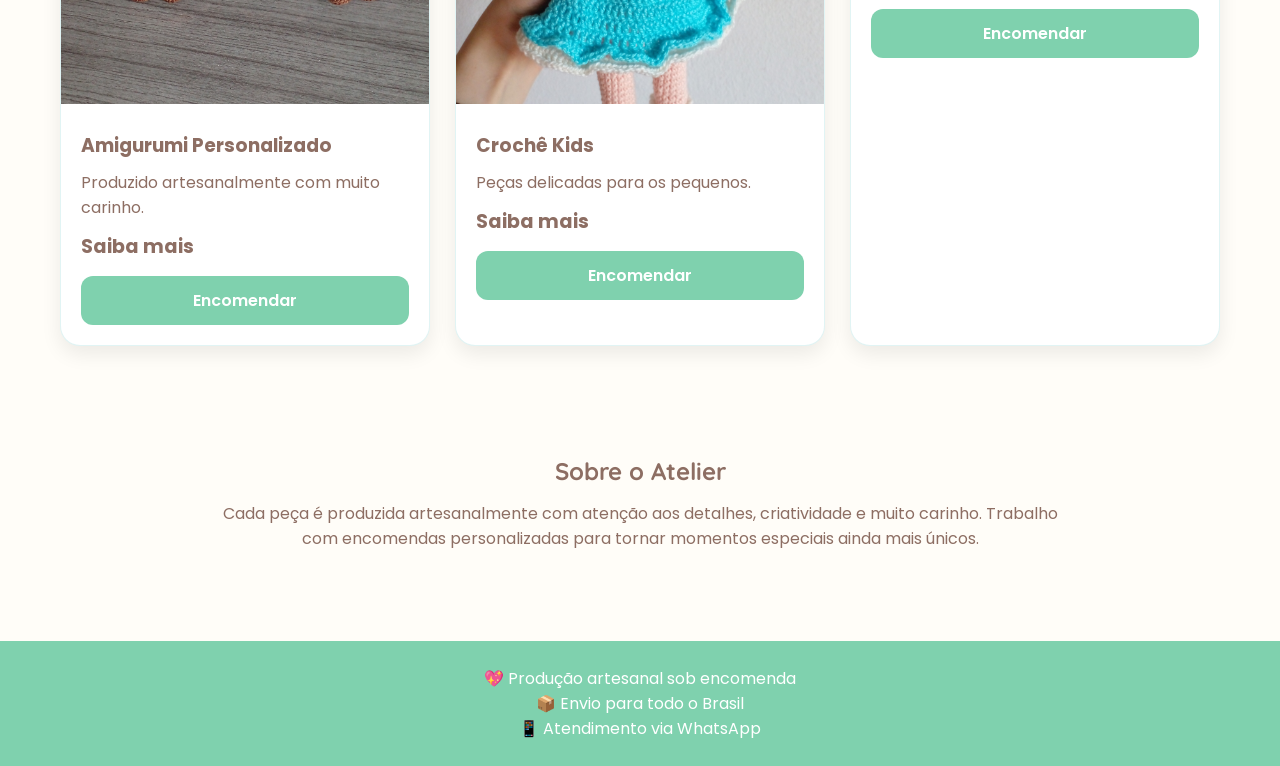
==== commit b4a42528: "Cria paginas de categorias e melhora layout da loja" ====
--- a/index.html
+++ b/index.html
@@ -10,7 +10,7 @@
     <link rel="stylesheet" href="../css/estilos.css">
     <link rel="preconnect" href="https://fonts.googleapis.com">
     <link rel="preconnect" href="https://fonts.gstatic.com" crossorigin>
-    <link rel="icon" type="image/x-icon" href="imagens/favicon.ico">
+    <link rel="icon" type="image/x-icon" href="../imagens/favicon.ico">
 
     <link
         href="https://fonts.googleapis.com/css2?family=Quicksand:wght@400;600;700&family=Poppins:wght@300;400;500;600&display=swap"
@@ -67,25 +67,36 @@
 
         <div class="grid-categorias">
 
-            <div class="categoria">
-                🧸<br><strong>Amigurumi</strong>
-            </div>
-
-            <div class="categoria">
-                🧶<br><strong>Crochê Kids</strong>
-            </div>
-
-            <div class="categoria">
-                🧵<br><strong>Bordado</strong>
-            </div>
-
-            <div class="categoria">
-                🎀<br><strong>Papelaria Fofa</strong>
-            </div>
-
-            <div class="categoria">
-                🎨​<br><strong>Cerâmica Fria</strong>
-            </div>
+            <a href="paginas/amigurumi.html" class="categoria-link">
+                <div class="categoria">
+                    🧸<br>
+                    <strong>Amigurumi</strong>
+                </div>
+            </a>
+
+            <a href="paginas/croche.html" class="categoria-link">
+                <div class="categoria">
+                    🧶<br><strong>Crochê Kids</strong>
+                </div>
+            </a>
+
+            <a href="paginas/bordado.html" class="categoria-link">
+                <div class="categoria">
+                    🧵<br><strong>Bordado</strong>
+                </div>
+            </a>
+
+            <a href="paginas/papelaria.html" class="categoria-link">
+                <div class="categoria">
+                    🎀<br><strong>Papelaria Fofa</strong>
+                </div>
+            </a>
+
+            <a href="paginas/ceramica.html" class="categoria-link">
+                <div class="categoria">
+                    🎨​<br><strong>Cerâmica Fria</strong>
+                </div>
+            </a>
 
         </div>
 
@@ -99,7 +110,7 @@
 
             <div class="card">
 
-                <img src="imagens/amigurumi.jpg" alt="Amigurumi">
+                <img src="imagens/amigurumi-personalizado.jpg" alt="Amigurumi">
 
                 <div class="card-content">
 
@@ -109,7 +120,7 @@
                         Produzido artesanalmente com muito carinho.
                     </p>
 
-                    <span class="preco">Sob Consulta</span>
+                    <span class="preco">Saiba mais</span>
 
                     <a class="btn-whats" href="https://wa.me/5553984621020?text=Olá! Tenho interesse em um amigurumi."
                         target="_blank">
@@ -121,7 +132,7 @@
 
             <div class="card">
 
-                <img src="imagens/croche.jpg" alt="Crochê Kids">
+                <img src="imagens/croche-kids.jpg" alt="Crochê Kids">
 
                 <div class="card-content">
 
@@ -131,7 +142,7 @@
                         Peças delicadas para os pequenos.
                     </p>
 
-                    <span class="preco">Sob Consulta</span>
+                    <span class="preco">Saiba mais</span>
 
                     <a class="btn-whats"
                         href="https://wa.me/5553984621020?text=Olá! Tenho interesse em peças de crochê kids."
@@ -154,7 +165,7 @@
                         Itens personalizados para presentear.
                     </p>
 
-                    <span class="preco">Sob Consulta</span>
+                    <span class="preco">Saiba mais</span>
 
                     <a class="btn-whats"
                         href="https://wa.me/5553984621020?text=Olá! Tenho interesse em itens de papelaria."
@@ -220,6 +231,48 @@
         });
 
     </script>
+
+    <script>
+
+        const imagens = document.querySelectorAll(".lightbox-img");
+
+        const lightbox = document.getElementById("lightbox");
+
+        const imagemLightbox =
+            document.getElementById("imagem-lightbox");
+
+        const fechar =
+            document.getElementById("fechar-lightbox");
+
+        imagens.forEach((img) => {
+
+            img.addEventListener("click", () => {
+
+                imagemLightbox.src = img.src;
+
+                lightbox.style.display = "flex";
+
+            });
+
+        });
+
+        fechar.addEventListener("click", () => {
+
+            lightbox.style.display = "none";
+
+        });
+
+        lightbox.addEventListener("click", (e) => {
+
+            if (e.target === lightbox) {
+
+                lightbox.style.display = "none";
+
+            }
+
+        });
+
+    </script>
 </body>
 
 </html>
--- a/css/estilos.css
+++ b/css/estilos.css
@@ -1,10 +1,12 @@
 :root {
-  --mint: #BEE9E8;
-  --mint-escuro: #89D3D1;
+  --mint: #CFF7E8;
+  --mint-escuro: #7FD1AE;
+
+  --lavanda: #E7D9F7;
+  --pessego: #FFE2D1;
   --creme: #FFFDF8;
-  --lavanda: #E7D9F7;
-  --pessego: #FFDCC8;
-  --texto: #5D6D67;
+
+  --texto: #8D6E63;
   --whatsapp: #25D366;
 }
 
@@ -64,44 +66,44 @@
 
 .botao-principal:hover {
   transform: translateY(-2px);
-  background:var(--pessego);
-    color:var(--texto);
-}
-
-.carrossel{
-    width:100%;
-    padding:20px 0;
-}
-
-.meuSwiper{
-    width:100%;
-    max-width:1200px;
-    margin:auto;
-    border-radius:20px;
-    overflow:hidden;
-}
-
-.swiper-slide{
-    display:flex;
-    justify-content:center;
-    align-items:center;
-    background:#FFFDF8;
-}
-
-.swiper-slide img{
-    width:100%;
-    max-height:500px;
-    object-fit:contain;
-    display:block;
+  background: var(--pessego);
+  color: var(--texto);
+}
+
+.carrossel {
+  width: 100%;
+  padding: 20px 0;
+}
+
+.meuSwiper {
+  width: 100%;
+  max-width: 1200px;
+  margin: auto;
+  border-radius: 20px;
+  overflow: hidden;
+}
+
+.swiper-slide {
+  display: flex;
+  justify-content: center;
+  align-items: center;
+  background: #FFFDF8;
+}
+
+.swiper-slide img {
+  width: 100%;
+  max-height: 500px;
+  object-fit: contain;
+  display: block;
 }
 
 .swiper-button-next,
-.swiper-button-prev{
-    color:var(--mint-escuro);
-}
-
-.swiper-pagination-bullet-active{
-    background:var(--mint-escuro);
+.swiper-button-prev {
+  color: var(--mint-escuro);
+}
+
+.swiper-pagination-bullet-active {
+  background: var(--mint-escuro);
 }
 
 .categoria {
@@ -134,6 +136,19 @@
   border-radius: 20px;
   text-align: center;
   box-shadow: 0 5px 15px rgba(0, 0, 0, .08);
+}
+
+.categoria-link {
+  text-decoration: none;
+  color: inherit;
+}
+
+.categoria-link:hover .categoria {
+  transform: translateY(-5px);
+}
+
+.categoria {
+  transition: .3s;
 }
 
 .produtos {
@@ -161,6 +176,12 @@
   transform: translateY(-6px);
 }
 
+.prazo,
+.personalizacao {
+  margin: 8px 0;
+  font-size: .95rem;
+}
+
 .card img {
   width: 100%;
   height: 260px;
@@ -190,7 +211,7 @@
   display: block;
   text-decoration: none;
   text-align: center;
-  background: var(--whatsapp);
+  background: var(--mint-escuro);
   color: white;
   padding: 12px;
   border-radius: 12px;
@@ -239,5 +260,212 @@
   .hero h1 {
     font-size: 2.2rem;
   }
-
+}
+
+/* ==========================
+   BREADCRUMB
+  ========================== */
+
+.breadcrumb-container {
+  max-width: 1200px;
+  margin: 25px auto 10px;
+  padding: 0 20px;
+}
+
+.breadcrumb {
+  display: flex;
+  gap: 10px;
+  align-items: center;
+  font-size: .95rem;
+}
+
+.breadcrumb a {
+  text-decoration: none;
+  color: var(--mint-escuro);
+  font-weight: 600;
+}
+
+/* ==========================
+   BOTÃO VOLTAR
+  ========================== */
+
+.voltar-container {
+  max-width: 1200px;
+  margin: auto;
+  padding: 10px 20px 20px;
+}
+
+.btn-voltar {
+  display: inline-block;
+  text-decoration: none;
+  background: white;
+  color: var(--texto);
+  padding: 12px 18px;
+  border-radius: 12px;
+  box-shadow: 0 3px 10px rgba(0, 0, 0, .08);
+}
+
+/* ==========================
+   GALERIA
+  ========================== */
+
+.galeria-produto {
+  max-width: 1200px;
+  margin: auto;
+  padding: 20px;
+}
+
+.galeria-produto h2 {
+  text-align: center;
+  margin-bottom: 25px;
+}
+
+.grid-galeria {
+  display: grid;
+  grid-template-columns: repeat(auto-fit, minmax(250px, 1fr));
+  gap: 20px;
+}
+
+.grid-galeria img {
+  width: 100%;
+  height: 280px;
+  object-fit: cover;
+  border-radius: 20px;
+  transition: .3s;
+}
+
+.grid-galeria img:hover {
+  transform: scale(1.03);
+}
+
+/* ==========================
+   LIGHTBOX
+  ========================== */
+
+#lightbox {
+  display: none;
+  position: fixed;
+  z-index: 9999;
+  inset: 0;
+  background: rgba(0, 0, 0, .9);
+
+  justify-content: center;
+  align-items: center;
+
+  padding: 20px;
+}
+
+#imagem-lightbox {
+  max-width: 90%;
+  max-height: 90vh;
+  border-radius: 15px;
+  transition: .3s;
+}
+
+.lightbox-img:hover {
+  opacity: .9;
+}
+
+#fechar-lightbox {
+  position: absolute;
+  top: 20px;
+  right: 30px;
+
+  font-size: 40px;
+  color: white;
+
+  cursor: pointer;
+}
+
+.lightbox-img {
+  cursor: pointer;
+}
+
+.btn-encomendar {
+  display: block;
+  text-align: center;
+  text-decoration: none;
+
+  background: var(--mint-escuro);
+  color: rgb(41, 71, 54);
+
+  padding: 14px;
+  margin-top: 15px;
+
+  border-radius: 12px;
+
+  font-weight: 600;
+
+  transition: .3s;
+}
+
+.btn-encomendar:hover {
+  transform: translateY(-2px);
+  filter: brightness(1.05);
+}
+
+/* ==========================
+   SWIPER - CORES PERSONALIZADAS
+========================== */
+
+:root {
+  --swiper-theme-color: var(--mint-escuro);
+}
+
+/* Setas */
+
+.swiper-button-next,
+.swiper-button-prev {
+  color: var(--mint-escuro) !important;
+}
+
+/* Bolinhas */
+
+.swiper-pagination-bullet {
+  background: var(--mint);
+  opacity: .6;
+}
+
+.swiper-pagination-bullet-active {
+  background: var(--mint-escuro) !important;
+  opacity: 1;
+}
+
+/* ==========================
+   SETAS LIGHTBOX
+========================== */
+
+#anterior,
+#proximo {
+
+  position: absolute;
+  top: 50%;
+
+  transform: translateY(-50%);
+
+  color: white;
+
+  font-size: 50px;
+
+  cursor: pointer;
+
+  user-select: none;
+
+  padding: 15px;
+
+  transition: .3s;
+}
+
+#anterior:hover,
+#proximo:hover {
+
+  color: var(--mint);
+}
+
+#anterior {
+  left: 20px;
+}
+
+#proximo {
+  right: 20px;
 }
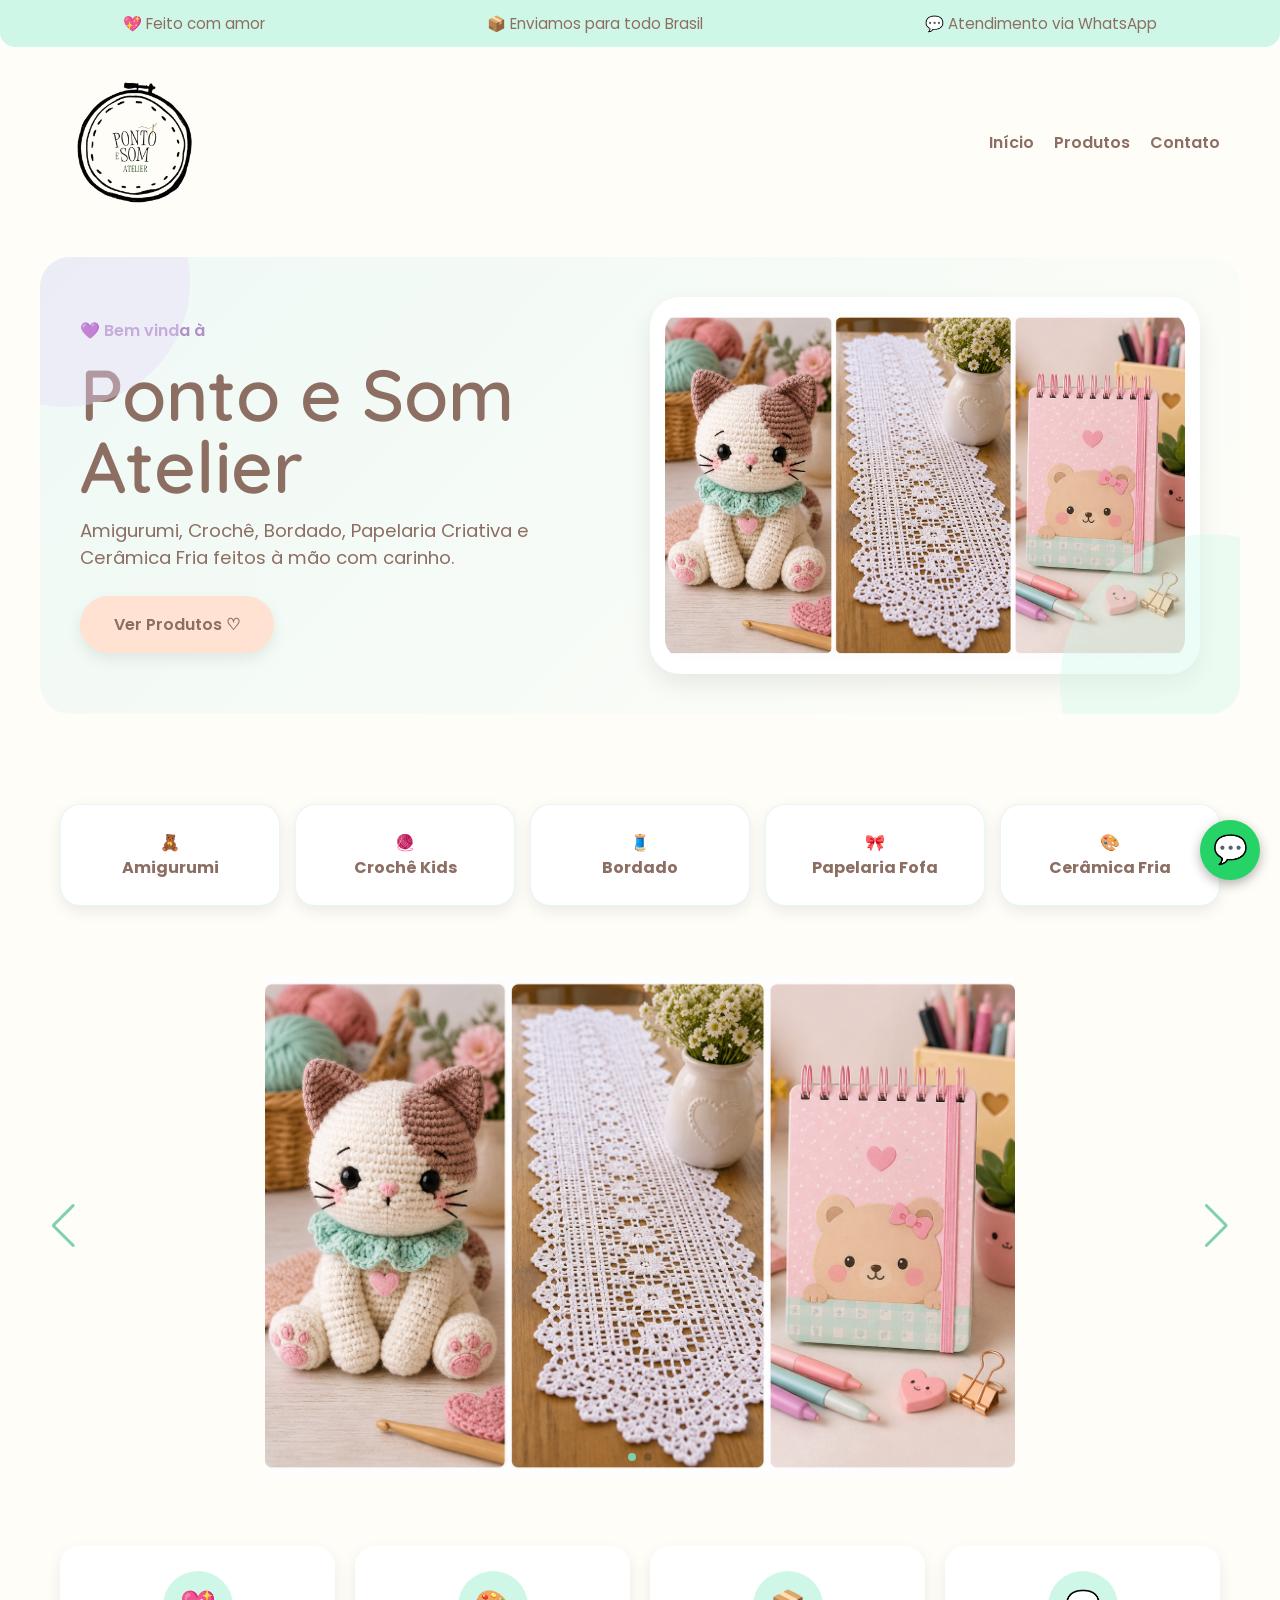
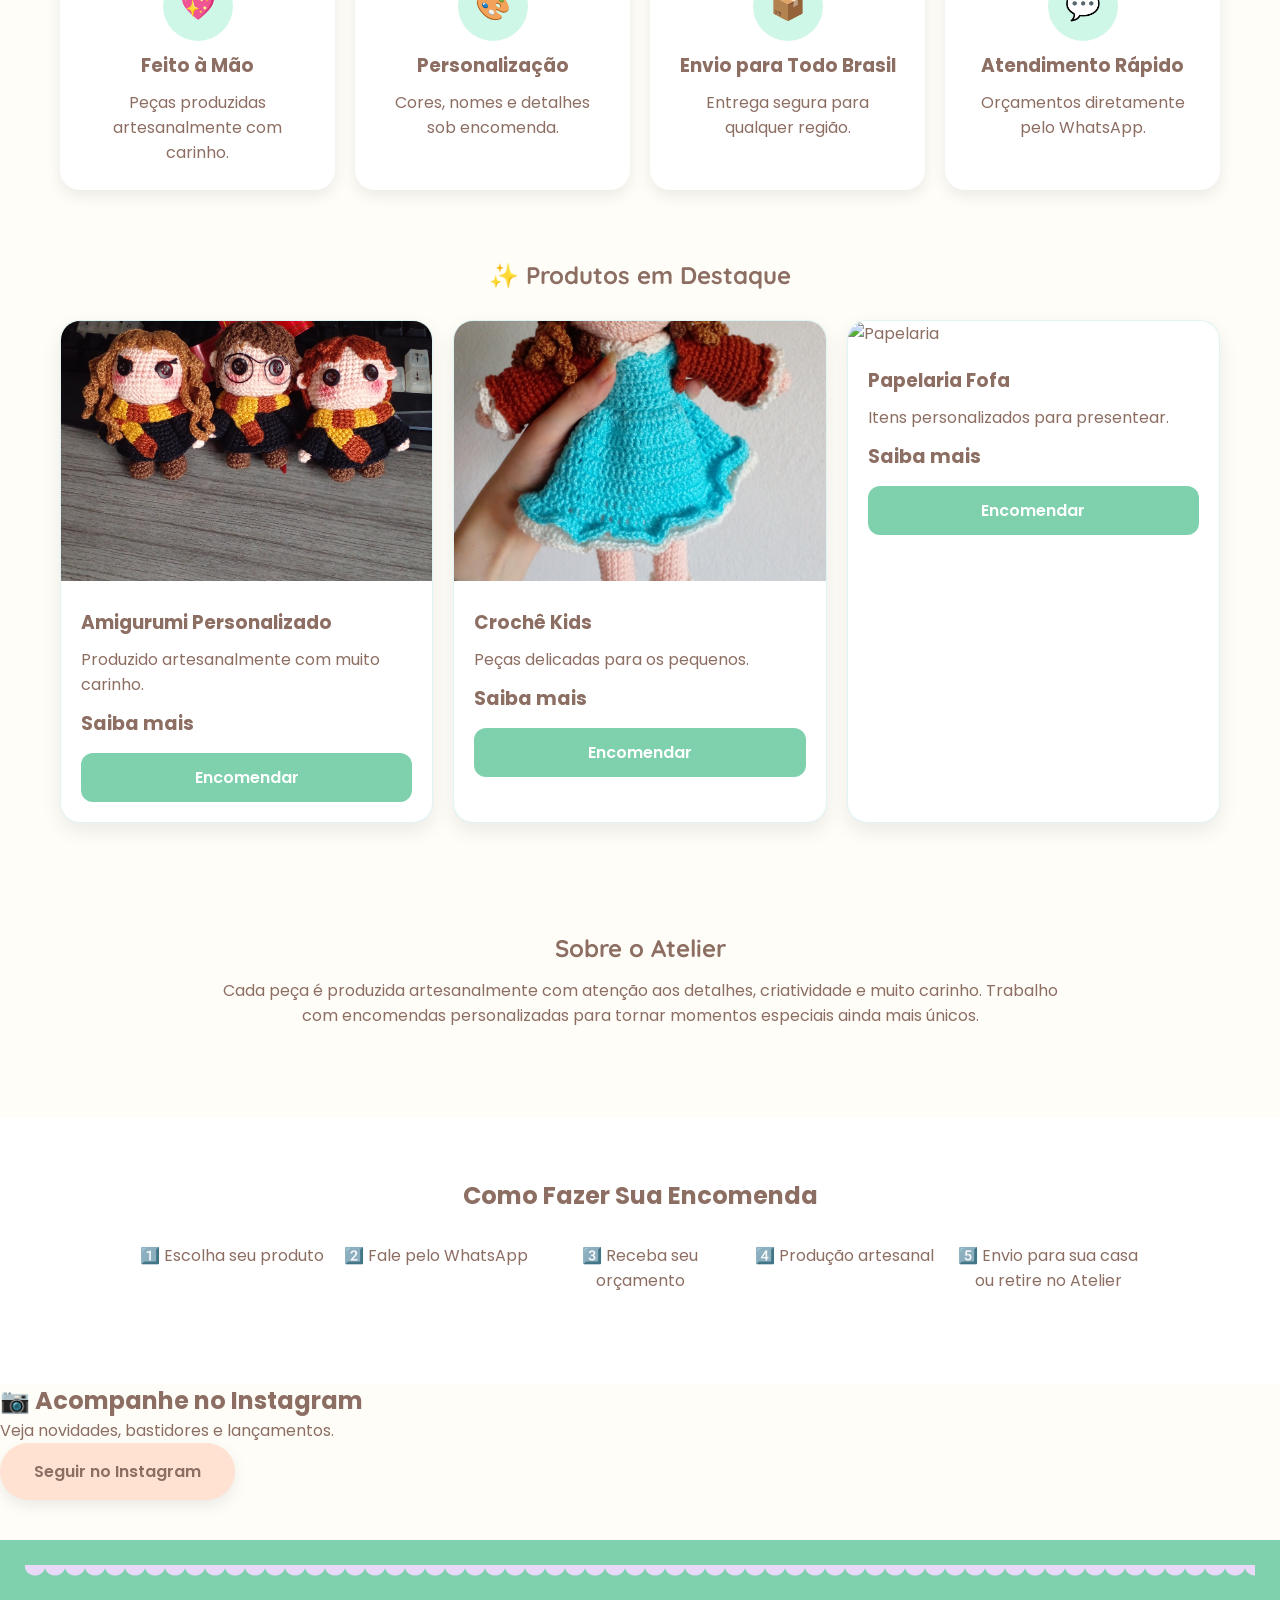
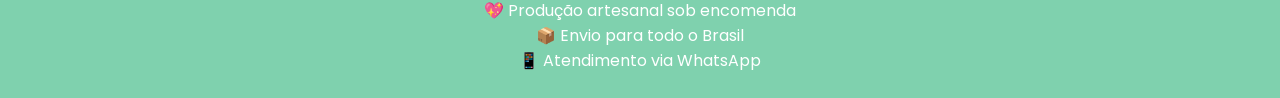
==== commit 4d9b56e5: "atualização hero, imagens divididas em pastas" ====
--- a/index.html
+++ b/index.html
@@ -4,13 +4,15 @@
 <head>
     <meta charset="UTF-8">
     <meta name="viewport" content="width=device-width, initial-scale=1.0">
+    <meta name="description"
+        content="Amigurumi, crochê, bordados, papelaria criativa e cerâmica fria feitos à mão. Encomendas personalizadas para todo o Brasil.">
 
     <title>Ponto e Som Atelier</title>
 
-    <link rel="stylesheet" href="../css/estilos.css">
+    <link rel="stylesheet" href="css/estilos.css">
     <link rel="preconnect" href="https://fonts.googleapis.com">
     <link rel="preconnect" href="https://fonts.gstatic.com" crossorigin>
-    <link rel="icon" type="image/x-icon" href="../imagens/favicon.ico">
+    <link rel="icon" type="image/x-icon" href="imagens/favicon.ico">
 
     <link
         href="https://fonts.googleapis.com/css2?family=Quicksand:wght@400;600;700&family=Poppins:wght@300;400;500;600&display=swap"
@@ -22,18 +24,94 @@
 
 <body>
 
+    <header class="topbar">
+
+        <div>💖 Feito com amor</div>
+
+        <div>📦 Enviamos para todo Brasil</div>
+
+        <div>💬 Atendimento via WhatsApp</div>
+
+    </header>
+
+    <nav class="navbar">
+
+        <img src="imagens/logo.png" alt="Ponto e Som Atelier" class="logo-nav">
+
+        <ul>
+
+            <li><a href="#">Início</a></li>
+
+            <li><a href="#categorias">Produtos</a></li>
+
+            <li><a href="#contato">Contato</a></li>
+
+        </ul>
+
+    </nav>
+
     <section class="hero">
-        <img src="imagens/logo.png" alt="Logo Ponto e Som Atelier" class="logo">
-
-        <h1>Ponto e Som Atelier</h1>
-
-        <p>
-            Amigurumi • Crochê Kids • Bordado • Papelaria Fofa • Cerâmica Fria
-        </p>
-
-        <a class="botao-principal" href="https://wa.me/5553984621020" target="_blank">
-            💬 Fazer Encomenda
-        </a>
+
+        <div class="decoracao decoracao-1"></div>
+        <div class="decoracao decoracao-2"></div>
+
+        <div class="hero-texto">
+            <span class="boas-vindas">
+                💜 Bem vinda à
+            </span>
+            <h1>
+                Ponto e Som
+                <br>
+                Atelier
+            </h1>
+            <p>
+                Amigurumi, Crochê, Bordado,
+                Papelaria Criativa e Cerâmica Fria
+                feitos à mão com carinho.
+            </p>
+            <a href="https://wa.me/5553984621020" class="botao-principal" target="_blank">
+                Ver Produtos ♡
+            </a>
+        </div>
+
+        <div class="hero-imagem">
+            <img src="imagens/amigurumi/amigurumi1.png" alt="Produto destaque">
+        </div>
+    </section>
+    
+    <section class="categorias">
+        <div class="grid-categorias">
+            <a href="paginas/amigurumi.html" class="categoria-link">
+                <div class="categoria">
+                    🧸<br>
+                    <strong>Amigurumi</strong>
+                </div>
+            </a>
+
+            <a href="paginas/croche.html" class="categoria-link">
+                <div class="categoria">
+                    🧶<br><strong>Crochê Kids</strong>
+                </div>
+            </a>
+
+            <a href="paginas/bordado.html" class="categoria-link">
+                <div class="categoria">
+                    🧵<br><strong>Bordado</strong>
+                </div>
+            </a>
+
+            <a href="paginas/papelaria.html" class="categoria-link">
+                <div class="categoria">
+                    🎀<br><strong>Papelaria Fofa</strong>
+                </div>
+            </a>
+
+            <a href="paginas/ceramica.html" class="categoria-link">
+                <div class="categoria">
+                    🎨​<br><strong>Cerâmica Fria</strong>
+                </div>
+            </a>
+        </div>
     </section>
 
     <section class="carrossel">
@@ -43,11 +121,11 @@
             <div class="swiper-wrapper">
 
                 <div class="swiper-slide">
-                    <img src="imagens/amigurumi1.png" alt="Amigurumi">
+                    <img src="imagens/amigurumi/amigurumi1.png" alt="Amigurumi">
                 </div>
 
                 <div class="swiper-slide">
-                    <img src="imagens/ceramica-fria.png" alt="Cerâmica Fria">
+                    <img src="imagens/ceramica/ceramica-fria.png" alt="Cerâmica Fria">
                 </div>
 
             </div>
@@ -61,50 +139,41 @@
 
     </section>
 
-    <section class="categorias">
-
-        <h2>Produtos</h2>
-
-        <div class="grid-categorias">
-
-            <a href="paginas/amigurumi.html" class="categoria-link">
-                <div class="categoria">
-                    🧸<br>
-                    <strong>Amigurumi</strong>
-                </div>
-            </a>
-
-            <a href="paginas/croche.html" class="categoria-link">
-                <div class="categoria">
-                    🧶<br><strong>Crochê Kids</strong>
-                </div>
-            </a>
-
-            <a href="paginas/bordado.html" class="categoria-link">
-                <div class="categoria">
-                    🧵<br><strong>Bordado</strong>
-                </div>
-            </a>
-
-            <a href="paginas/papelaria.html" class="categoria-link">
-                <div class="categoria">
-                    🎀<br><strong>Papelaria Fofa</strong>
-                </div>
-            </a>
-
-            <a href="paginas/ceramica.html" class="categoria-link">
-                <div class="categoria">
-                    🎨​<br><strong>Cerâmica Fria</strong>
-                </div>
-            </a>
-
+    <section class="beneficios">
+
+        <div class="beneficio">
+            <span>💖</span>
+            <h3>Feito à Mão</h3>
+            <p>Peças produzidas artesanalmente com carinho.</p>
+        </div>
+
+        <div class="beneficio">
+            <span>🎨</span>
+            <h3>Personalização</h3>
+            <p>Cores, nomes e detalhes sob encomenda.</p>
+        </div>
+
+        <div class="beneficio">
+            <span>📦</span>
+            <h3>Envio para Todo Brasil</h3>
+            <p>Entrega segura para qualquer região.</p>
+        </div>
+
+        <div class="beneficio">
+            <span>💬</span>
+            <h3>Atendimento Rápido</h3>
+            <p>Orçamentos diretamente pelo WhatsApp.</p>
         </div>
 
     </section>
 
     <section class="produtos">
 
-        <h2>Destaques</h2>
+        <section class="destaques">
+
+            <h2>✨ Produtos em Destaque</h2>
+
+        </section>
 
         <div class="grid-produtos">
 
@@ -192,6 +261,38 @@
 
     </section>
 
+    <section class="como-encomendar">
+
+        <h2>Como Fazer Sua Encomenda</h2>
+
+        <div class="passos">
+
+            <div>1️⃣ Escolha seu produto</div>
+            <div>2️⃣ Fale pelo WhatsApp</div>
+            <div>3️⃣ Receba seu orçamento</div>
+            <div>4️⃣ Produção artesanal</div>
+            <div>5️⃣ Envio para sua casa ou retire no Atelier</div>
+
+        </div>
+
+    </section>
+
+    <section class="instagram">
+
+        <h2>📷 Acompanhe no Instagram</h2>
+
+        <p>
+            Veja novidades, bastidores e lançamentos.
+        </p>
+
+        <a href="https://www.instagram.com/pontoesomatelier/" target="_blank" class="botao-principal">
+
+            Seguir no Instagram
+
+        </a>
+
+    </section>
+
     <footer>
 
         <p>💖 Produção artesanal sob encomenda</p>
--- a/css/estilos.css
+++ b/css/estilos.css
@@ -20,6 +20,55 @@
   font-family: 'Poppins', sans-serif;
   background: var(--creme);
   color: var(--texto);
+}
+
+.topbar {
+
+  background: var(--mint);
+
+  padding: 12px;
+
+  display: flex;
+  justify-content: space-around;
+  align-items: center;
+
+  font-size: .95rem;
+
+  border-radius: 0 0 15px 15px;
+}
+
+.navbar {
+
+  max-width: 1200px;
+  margin: auto;
+
+  padding: 20px;
+
+  display: flex;
+  justify-content: space-between;
+  align-items: center;
+}
+
+.logo-nav {
+
+  width: 150px;
+}
+
+.navbar ul {
+
+  display: flex;
+  gap: 20px;
+
+  list-style: none;
+}
+
+.navbar a {
+
+  text-decoration: none;
+
+  color: var(--texto);
+
+  font-weight: 600;
 }
 
 .titulo-loja {
@@ -37,37 +86,132 @@
 }
 
 .hero {
-  background: linear-gradient(135deg, var(--mint), var(--lavanda));
-  text-align: center;
-  padding: 70px 20px;
-}
-
-.hero h1 {
-  font-family: 'Quicksand', sans-serif;
-  font-size: 3rem;
-  margin-bottom: 15px;
-}
-
-.hero p {
-  font-size: 1.1rem;
+
+  position: relative;
+  overflow: hidden;
+  max-width: 1200px;
+  margin: 20px auto 40px;
+  padding: 40px;
+  background: linear-gradient(135deg,
+      #eef9f5,
+      #fffdf8);
+  border-radius: 30px;
+  display: grid;
+  grid-template-columns:
+    1fr 1fr;
+  align-items: center;
+  gap: 20px;
+}
+
+.hero-texto h1{
+
+    font-family:'Quicksand',sans-serif;
+    font-size:4.5rem;
+    line-height:1;
+    color:var(--texto);
+    margin:15px 0;
+    font-weight:600;
+}
+
+.hero-texto p {
+
+  font-size: 1.15rem;
+
+  max-width: 450px;
+
   margin-bottom: 25px;
 }
 
-.botao-principal {
-  background: var(--mint-escuro);
-  color: white;
-  display: inline-block;
-  text-decoration: none;
-  padding: 14px 28px;
-  border-radius: 50px;
+.hero-imagem{
+
+    background:white;
+
+    padding:15px;
+
+    border-radius:30px;
+
+    box-shadow:
+        0 10px 25px rgba(0,0,0,.08);
+}
+
+.hero-imagem img{
+
+    width:100%;
+
+    border-radius:20px;
+
+    display:block;
+}
+
+.decoracao {
+
+  position: absolute;
+  border-radius: 50%;
+  z-index: 0;
+  opacity: .4;
+}
+
+.decoracao-1 {
+
+  width: 250px;
+  height: 250px;
+
+  background: var(--lavanda);
+
+  top: -100px;
+  left: -100px;
+}
+
+.decoracao-2 {
+
+  width: 300px;
+  height: 300px;
+
+  background: var(--mint);
+
+  right: -120px;
+  bottom: -120px;
+}
+
+.boas-vindas {
+
+  color: #b08ec7;
+
   font-weight: 600;
-  transition: .3s;
-}
-
-.botao-principal:hover {
-  transform: translateY(-2px);
-  background: var(--pessego);
-  color: var(--texto);
+}
+
+.botao-principal{
+
+    background:var(--pessego);
+
+    color:var(--texto);
+
+    padding:16px 34px;
+
+    border-radius:999px;
+
+    text-decoration:none;
+
+    font-weight:600;
+
+    display:inline-flex;
+
+    align-items:center;
+
+    gap:10px;
+
+    box-shadow:
+        0 6px 15px rgba(0,0,0,.08);
+
+    transition:.3s;
+}
+
+.botao-principal:hover{
+
+    transform:translateY(-4px);
+
+    box-shadow:
+        0 10px 20px rgba(0,0,0,.12);
 }
 
 .carrossel {
@@ -106,6 +250,58 @@
   background: var(--mint-escuro);
 }
 
+.beneficios {
+  max-width: 1200px;
+  margin: 50px auto;
+  padding: 0 20px;
+
+  display: grid;
+  grid-template-columns: repeat(auto-fit, minmax(220px, 1fr));
+  gap: 20px;
+}
+
+.beneficio {
+  background: white;
+  padding: 25px;
+  border-radius: 20px;
+  text-align: center;
+
+  box-shadow: 0 6px 15px rgba(0, 0, 0, .08);
+}
+
+.beneficio span{
+
+    width:70px;
+    height:70px;
+
+    border-radius:50%;
+
+    display:flex;
+
+    justify-content:center;
+    align-items:center;
+
+    margin:auto;
+
+    background:var(--mint);
+
+    font-size:1.8rem;
+}
+
+.beneficio h3 {
+  margin: 10px 0;
+}
+
+.categoria img{
+
+    width:80px;
+    height:80px;
+
+    object-fit:contain;
+
+    margin-bottom:15px;
+}
+
 .categoria {
   background: white;
   border: 1px solid rgba(137, 211, 209, .20);
@@ -160,7 +356,7 @@
 .grid-produtos {
   display: grid;
   grid-template-columns: repeat(auto-fit, minmax(280px, 1fr));
-  gap: 25px;
+  gap: 20px;
 }
 
 .card {
@@ -230,12 +426,49 @@
   font-family: 'Quicksand', sans-serif;
 }
 
+.como-encomendar {
+  background: white;
+  padding: 60px 20px;
+  text-align: center;
+}
+
+.passos {
+  max-width: 1000px;
+  margin: 30px auto;
+
+  display: grid;
+  grid-template-columns: repeat(auto-fit, minmax(180px, 1fr));
+  gap: 20px;
+}
+
+
 footer {
+  position:relative;
   background: var(--mint-escuro);
   text-align: center;
   color: white;
   padding: 25px;
   margin-top: 40px;
+}
+
+footer::before{
+
+    content:"";
+
+    display:block;
+
+    height:18px;
+
+    background:
+    radial-gradient(
+      circle at 10px 0,
+      var(--lavanda) 10px,
+      transparent 11px
+    );
+
+    background-size:20px 20px;
+
+    margin-bottom:15px;
 }
 
 .whatsapp-fixo {
@@ -255,11 +488,34 @@
   box-shadow: 0 4px 12px rgba(0, 0, 0, .3);
 }
 
-@media(max-width:768px) {
-
-  .hero h1 {
-    font-size: 2.2rem;
+@media(max-width:900px) {
+
+  .hero {
+
+    grid-template-columns: 1fr;
+
+    text-align: center;
   }
+
+  .hero-texto p {
+
+    margin: auto auto 25px;
+  }
+
+  .navbar {
+
+    flex-direction: column;
+
+    gap: 20px;
+  }
+
+  .topbar {
+
+    flex-direction: column;
+
+    gap: 8px;
+  }
+
 }
 
 /* ==========================
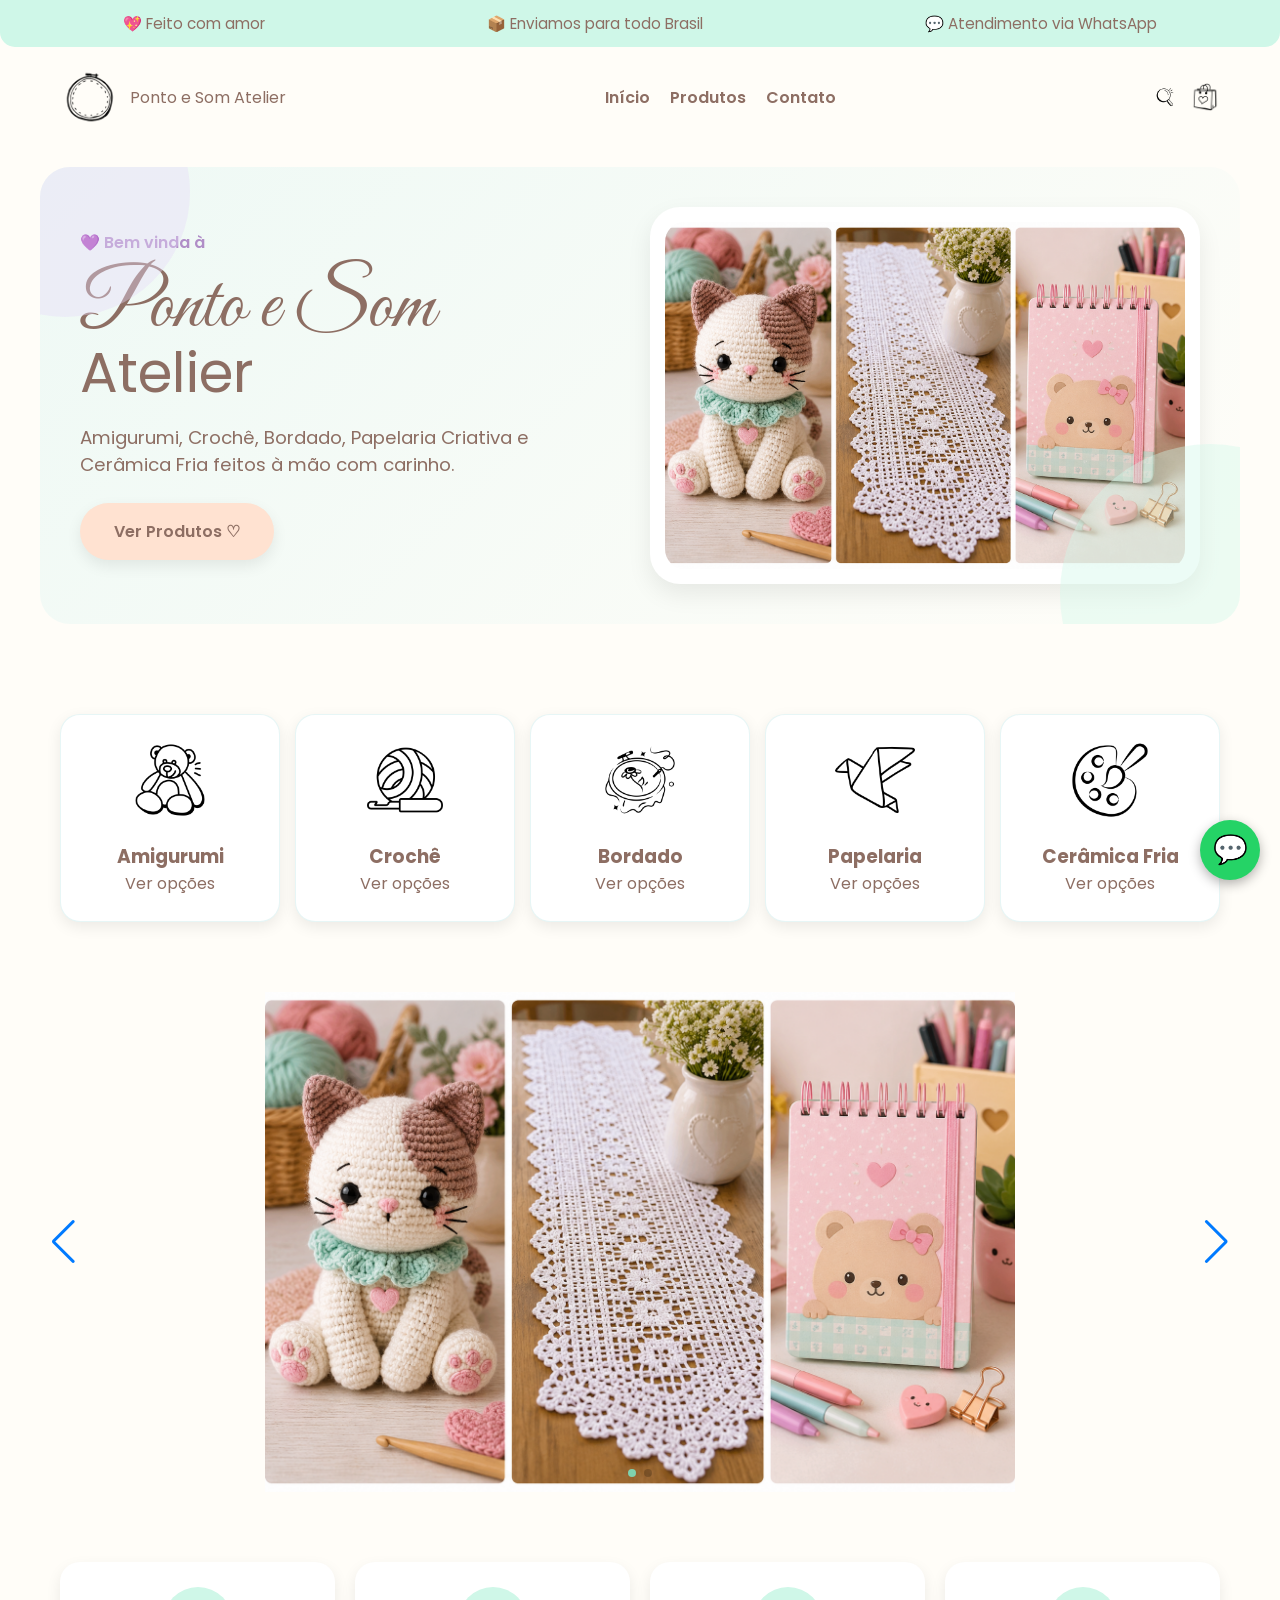
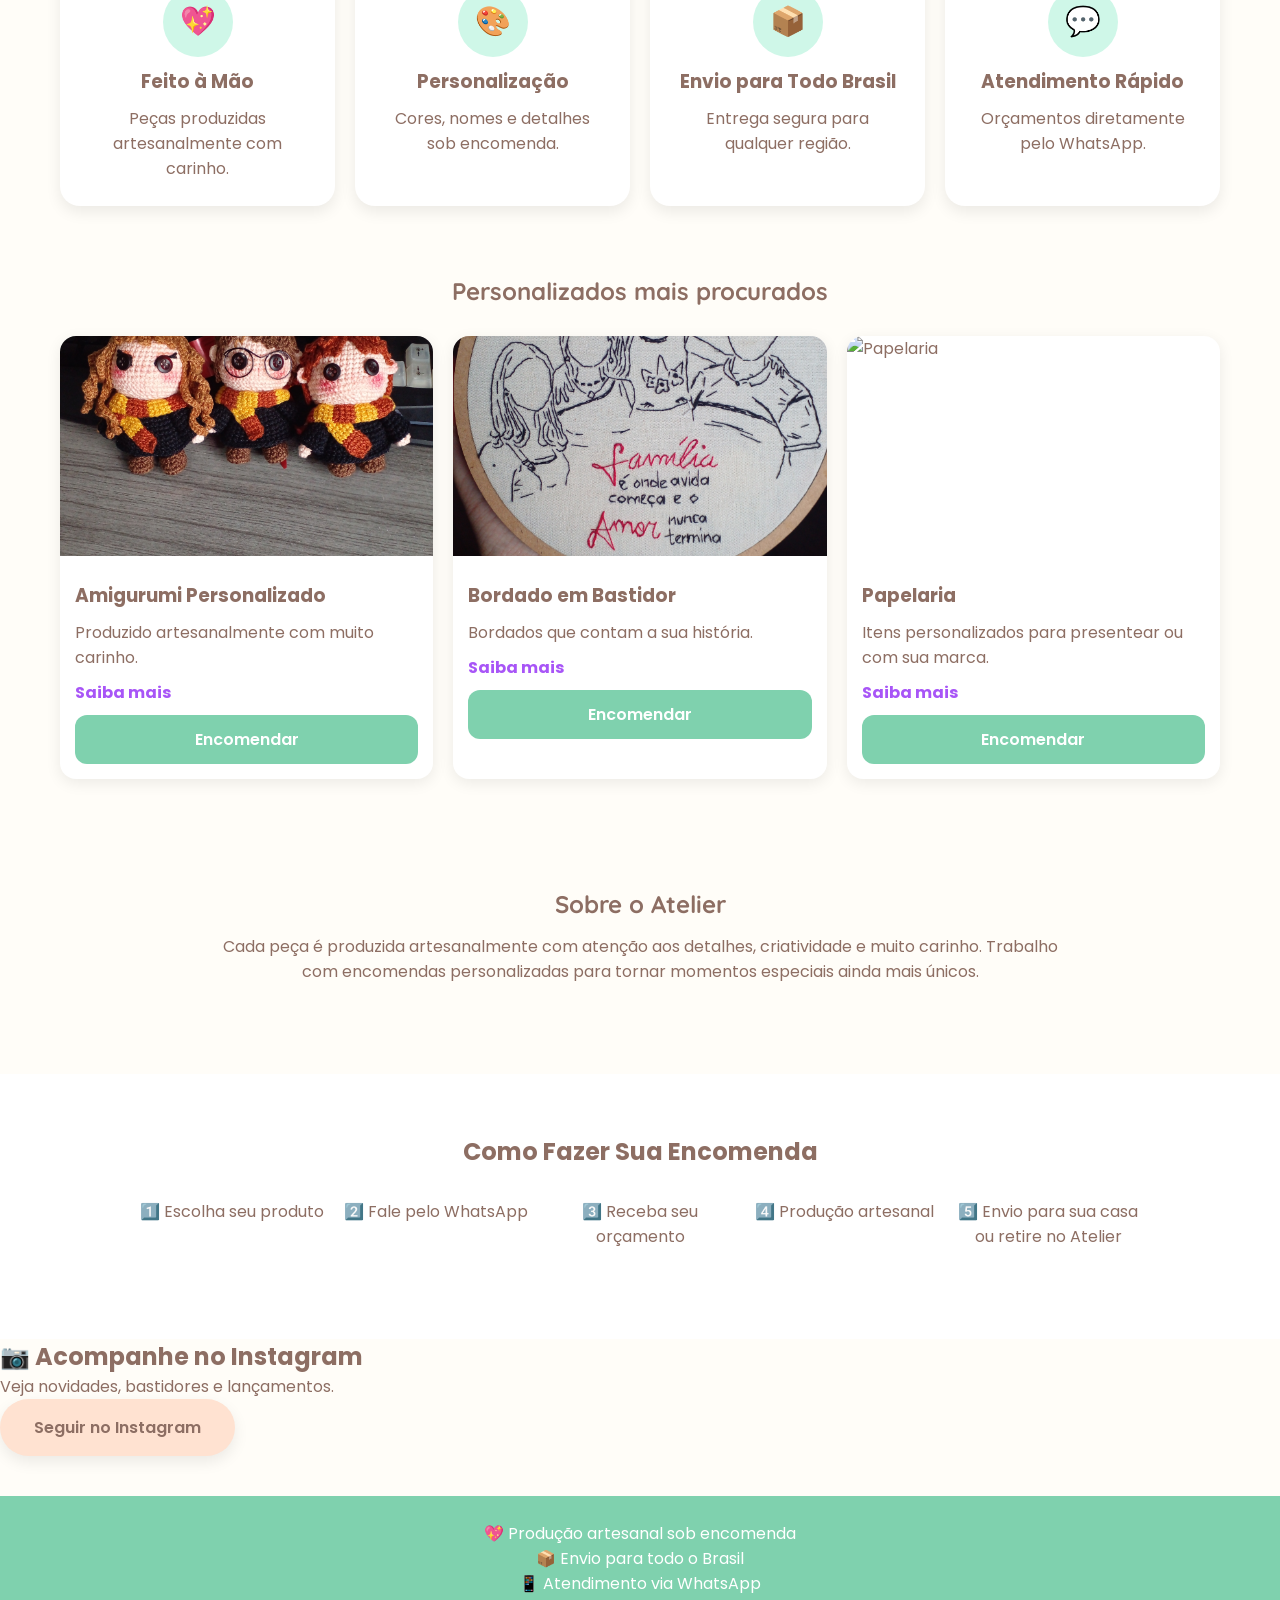
==== commit a11f2d1c: "organização css, fonte e ícones (topbar, navbar, hero e categoria), inclusão js" ====
--- a/index.html
+++ b/index.html
@@ -14,6 +14,10 @@
     <link rel="preconnect" href="https://fonts.gstatic.com" crossorigin>
     <link rel="icon" type="image/x-icon" href="imagens/favicon.ico">
 
+    <link href="https://fonts.googleapis.com/css2?family=Poppins:wght@300;400;500;600&display=swap" rel="stylesheet">
+
+    <link href="https://fonts.googleapis.com/css2?family=Great+Vibes&display=swap" rel="stylesheet">
+
     <link
         href="https://fonts.googleapis.com/css2?family=Quicksand:wght@400;600;700&family=Poppins:wght@300;400;500;600&display=swap"
         rel="stylesheet">
@@ -36,17 +40,41 @@
 
     <nav class="navbar">
 
-        <img src="imagens/logo.png" alt="Ponto e Som Atelier" class="logo-nav">
-
-        <ul>
-
+        <!-- ESQUERDA -->
+        <div class="nav-left">
+            <img src="imagens/logo-bastidor.png" alt="Ponto e Som Atelier" class="logo-nav">
+
+            <div class="marca-texto">
+                <span class="marca-nome">Ponto e Som</span>
+                <span class="marca-atelier">Atelier</span>
+            </div>
+        </div>
+
+        <!-- CENTRO -->
+        <ul class="nav-center">
             <li><a href="#">Início</a></li>
-
             <li><a href="#categorias">Produtos</a></li>
-
             <li><a href="#contato">Contato</a></li>
-
         </ul>
+
+        <!-- DIREITA -->
+        <div class="nav-right">
+
+            <div class="search-box">
+
+                <button class="search-btn" type="button">
+                    <img src="imagens/icones/lupa.png" alt="Buscar">
+                </button>
+
+                <input type="text" placeholder="Buscar produtos..." class="search-input">
+
+            </div>
+
+            <a href="#" class="icon carrinho" onclick="abrirCarrinho()">
+                <img src="imagens/icones/sacola.png" alt="Carrinho">
+            </a>
+
+        </div>
 
     </nav>
 
@@ -59,10 +87,9 @@
             <span class="boas-vindas">
                 💜 Bem vinda à
             </span>
-            <h1>
+            <h1 class="titulo-marca">
                 Ponto e Som
-                <br>
-                Atelier
+                <span>Atelier</span>
             </h1>
             <p>
                 Amigurumi, Crochê, Bordado,
@@ -78,37 +105,47 @@
             <img src="imagens/amigurumi/amigurumi1.png" alt="Produto destaque">
         </div>
     </section>
-    
+
     <section class="categorias">
         <div class="grid-categorias">
+
             <a href="paginas/amigurumi.html" class="categoria-link">
                 <div class="categoria">
-                    🧸<br>
-                    <strong>Amigurumi</strong>
+                    <img src="imagens/icones/amigurumi.png" alt="Amigurumi">
+                    <h3>Amigurumi</h3>
+                    <span>Ver opções</span>
                 </div>
             </a>
 
             <a href="paginas/croche.html" class="categoria-link">
                 <div class="categoria">
-                    🧶<br><strong>Crochê Kids</strong>
+                    <img src="imagens/icones/croche.png" alt="Crochê">
+                    <h3>Crochê</h3>
+                    <span>Ver opções</span>
                 </div>
             </a>
 
             <a href="paginas/bordado.html" class="categoria-link">
                 <div class="categoria">
-                    🧵<br><strong>Bordado</strong>
+                    <img src="imagens/icones/bordado.png" alt="Bordado">
+                    <h3>Bordado</h3>
+                    <span>Ver opções</span>
                 </div>
             </a>
 
             <a href="paginas/papelaria.html" class="categoria-link">
                 <div class="categoria">
-                    🎀<br><strong>Papelaria Fofa</strong>
+                    <img src="imagens/icones/papelaria.png" alt="Papelaria">
+                    <h3>Papelaria</h3>
+                    <span>Ver opções</span>
                 </div>
             </a>
 
             <a href="paginas/ceramica.html" class="categoria-link">
                 <div class="categoria">
-                    🎨​<br><strong>Cerâmica Fria</strong>
+                    <img src="imagens/icones/ceramica.png" alt="Cerâmica Fria">
+                    <h3>Cerâmica Fria</h3>
+                    <span>Ver opções</span>
                 </div>
             </a>
         </div>
@@ -171,15 +208,16 @@
 
         <section class="destaques">
 
-            <h2>✨ Produtos em Destaque</h2>
+            <h2>Personalizados mais procurados</h2>
 
         </section>
 
         <div class="grid-produtos">
 
             <div class="card">
-
-                <img src="imagens/amigurumi-personalizado.jpg" alt="Amigurumi">
+                <div class="card-imagem">
+                    <img src="imagens/amigurumi/amigurumi-personalizado.jpg" alt="Amigurumi">
+                </div>
 
                 <div class="card-content">
 
@@ -200,21 +238,22 @@
             </div>
 
             <div class="card">
-
-                <img src="imagens/croche-kids.jpg" alt="Crochê Kids">
+                <div class="card-imagem">
+                    <img src="imagens/bordado/bordado-em-bastidor.jpg" alt="Bordado em Bastidor">
+                </div>
 
                 <div class="card-content">
 
-                    <h3>Crochê Kids</h3>
+                    <h3>Bordado em Bastidor</h3>
 
                     <p>
-                        Peças delicadas para os pequenos.
+                        Bordados que contam a sua história.
                     </p>
 
                     <span class="preco">Saiba mais</span>
 
                     <a class="btn-whats"
-                        href="https://wa.me/5553984621020?text=Olá! Tenho interesse em peças de crochê kids."
+                        href="https://wa.me/5553984621020?text=Olá! Tenho interesse em peças de bordado."
                         target="_blank">
                         Encomendar
                     </a>
@@ -223,15 +262,16 @@
             </div>
 
             <div class="card">
-
-                <img src="imagens/papelaria.jpg" alt="Papelaria">
+                <div class="card-imagem">
+                    <img src="imagens/papelaria/papelaria.jpg" alt="Papelaria">
+                </div>
 
                 <div class="card-content">
 
-                    <h3>Papelaria Fofa</h3>
+                    <h3>Papelaria</h3>
 
                     <p>
-                        Itens personalizados para presentear.
+                        Itens personalizados para presentear ou com sua marca.
                     </p>
 
                     <span class="preco">Saiba mais</span>
@@ -306,74 +346,25 @@
     <a class="whatsapp-fixo" href="https://wa.me/5553984621020" target="_blank">
         💬
     </a>
+
+    <!-- CARRINHO LATERAL -->
+    <div id="carrinho" class="carrinho-lateral">
+
+        <div class="carrinho-header">
+            <h2>Seu Carrinho</h2>
+            <button onclick="fecharCarrinho()">✖</button>
+        </div>
+
+        <div id="lista-carrinho"></div>
+
+        <div class="carrinho-total">
+            <strong>Total: R$ <span id="total">0.00</span></strong>
+        </div>
+
+    </div>
+
     <script src="https://cdn.jsdelivr.net/npm/swiper@11/swiper-bundle.min.js"></script>
-
-    <script>
-
-        const swiper = new Swiper(".meuSwiper", {
-
-            loop: true,
-
-            autoplay: {
-                delay: 4000,
-                disableOnInteraction: false,
-            },
-
-            pagination: {
-                el: ".swiper-pagination",
-                clickable: true,
-            },
-
-            navigation: {
-                nextEl: ".swiper-button-next",
-                prevEl: ".swiper-button-prev",
-            },
-
-        });
-
-    </script>
-
-    <script>
-
-        const imagens = document.querySelectorAll(".lightbox-img");
-
-        const lightbox = document.getElementById("lightbox");
-
-        const imagemLightbox =
-            document.getElementById("imagem-lightbox");
-
-        const fechar =
-            document.getElementById("fechar-lightbox");
-
-        imagens.forEach((img) => {
-
-            img.addEventListener("click", () => {
-
-                imagemLightbox.src = img.src;
-
-                lightbox.style.display = "flex";
-
-            });
-
-        });
-
-        fechar.addEventListener("click", () => {
-
-            lightbox.style.display = "none";
-
-        });
-
-        lightbox.addEventListener("click", (e) => {
-
-            if (e.target === lightbox) {
-
-                lightbox.style.display = "none";
-
-            }
-
-        });
-
-    </script>
+    <script src="js/script.js"></script>
 </body>
 
 </html>
--- a/css/estilos.css
+++ b/css/estilos.css
@@ -1,3 +1,6 @@
+/* ==========================================
+   1. VARIÁVEIS GLOBAIS
+========================================== */
 :root {
   --mint: #CFF7E8;
   --mint-escuro: #7FD1AE;
@@ -8,67 +11,39 @@
 
   --texto: #8D6E63;
   --whatsapp: #25D366;
-}
-
+  --swiper-theme-color: var(--mint-escuro);
+}
+
+/* ==========================================
+   2. RESET
+========================================== */
 * {
   margin: 0;
   padding: 0;
   box-sizing: border-box;
 }
 
+/* ==========================================
+   3. ESTILOS GERAIS
+========================================== */
 body {
   font-family: 'Poppins', sans-serif;
   background: var(--creme);
   color: var(--texto);
 }
-
-.topbar {
-
-  background: var(--mint);
-
-  padding: 12px;
-
-  display: flex;
-  justify-content: space-around;
-  align-items: center;
-
-  font-size: .95rem;
-
-  border-radius: 0 0 15px 15px;
-}
-
-.navbar {
-
-  max-width: 1200px;
-  margin: auto;
-
-  padding: 20px;
-
-  display: flex;
-  justify-content: space-between;
-  align-items: center;
-}
-
-.logo-nav {
-
-  width: 150px;
-}
-
-.navbar ul {
-
-  display: flex;
-  gap: 20px;
-
-  list-style: none;
-}
-
-.navbar a {
-
-  text-decoration: none;
-
+.titulo-marca {
+  font-family: 'Great Vibes', cursive;
+  font-size: 5rem;
+  font-weight: 400;
+  line-height: .95;
   color: var(--texto);
-
-  font-weight: 600;
+  margin: 15px 0 25px;
+}
+
+.titulo-marca span {
+  display: block;
+  font-size: 3.5rem;
+  font-family: 'Poppins', sans-serif;
 }
 
 .titulo-loja {
@@ -85,8 +60,183 @@
   margin-bottom: 15px;
 }
 
+.decoracao {
+  position: absolute;
+  border-radius: 50%;
+  z-index: 0;
+  opacity: .4;
+}
+
+.decoracao-1 {
+  width: 250px;
+  height: 250px;
+  background: var(--lavanda);
+  top: -100px;
+  left: -100px;
+}
+
+.decoracao-2 {
+  width: 300px;
+  height: 300px;
+  background: var(--mint);
+  right: -120px;
+  bottom: -120px;
+}
+
+.boas-vindas {
+  color: #b08ec7;
+  font-weight: 600;
+   font-family: 'Poppins', sans-serif;
+}
+
+
+/* ==========================================
+   4. TOPBAR
+========================================== */
+.topbar {
+  background: var(--mint);
+  padding: 12px;
+  display: flex;
+  justify-content: space-around;
+  align-items: center;
+  font-size: .95rem;
+  border-radius: 0 0 15px 15px;
+}
+
+/* ==========================================
+   5. NAVBAR
+========================================== */
+.navbar {
+  max-width: 1200px;
+  margin: auto;
+  padding: 20px;
+
+  display: flex;
+  flex-direction: row;
+  justify-content: space-between;
+  align-items: center;
+}
+
+/* ESQUERDA */
+.nav-left {
+  display: flex;
+  align-items: center;
+  gap: 10px;
+}
+
+.logo-nav {
+  width: 60px;
+}
+/* CENTRO */
+.nav-center {
+  display: flex;
+  gap: 25px;
+  list-style: none;
+}
+
+.nav-center a {
+  text-decoration: none;
+  color: var(--texto);
+  font-weight: 600;
+  transition: 0.3s;
+}
+/* hover verde mint */
+.nav-center a:hover {
+  color: #98ffcc;
+}
+
+/* DIREITA */
+.nav-right {
+  display: flex;
+  gap: 15px;
+  align-items: center;
+}
+.nav-right .icon img {
+  width: 30px;
+  height: 30px;
+  transition: 0.3s ease;
+  filter: brightness(0.8);
+
+  display: flex;
+  align-items: center;
+}
+/* hover verde mint */
+.nav-right .icon img:hover {
+  filter: brightness(0) saturate(100%) invert(86%) sepia(14%) saturate(577%) hue-rotate(90deg) brightness(105%) contrast(105%);
+  transform: scale(1.1);
+}
+
+.navbar ul {
+  display: flex;
+  gap: 20px;
+  list-style: none;
+}
+
+.navbar a {
+  text-decoration: none;
+  color: var(--texto);
+  font-weight: 600;
+}
+/* ==========================================
+   6. CARRINHO
+========================================== */
+.carrinho-lateral {
+  position: fixed;
+  top: 0;
+  right: -360px;
+  width: 320px;
+  height: 100vh;
+  background: rgba(255, 255, 255, 0.15);
+  backdrop-filter: blur(16px);
+  box-shadow: -5px 0 20px rgba(0, 0, 0, 0.1);
+  padding: 20px;
+  z-index: 9999;
+  transition: right 0.4s ease;
+}
+
+.carrinho-lateral.ativo {
+  right: 0;
+}
+
+.carrinho-header {
+  display: flex;
+  justify-content: space-between;
+  align-items: center;
+}
+
+.item-carrinho {
+  margin: 12px 0;
+  padding: 10px;
+  border-bottom: 1px solid rgba(0, 0, 0, 0.1);
+}
+
+.carrinho {
+  position: relative;
+  display: flex;
+  align-items: center;
+}
+
+.carrinho-badge {
+  position: relative;
+  top: -6px;
+  right: -6px;
+  background: #98ffcc;
+  color: #000;
+  font-size: 10px;
+  font-weight: bold;
+  width: 16px;
+  height: 16px;
+  border-radius: 50%;
+  display: flex;
+  align-items: center;
+  justify-content: center;
+  box-shadow: 0 2px 6px rgba(0, 0, 0, 0.2);
+}
+
+/* ==========================================
+   7. HERO
+========================================== */
 .hero {
-
   position: relative;
   overflow: hidden;
   max-width: 1200px;
@@ -103,117 +253,38 @@
   gap: 20px;
 }
 
-.hero-texto h1{
-
-    font-family:'Quicksand',sans-serif;
-    font-size:4.5rem;
-    line-height:1;
-    color:var(--texto);
-    margin:15px 0;
-    font-weight:600;
+.hero-texto {
+  color: var(--texto);
+   font-family: 'Poppins', sans-serif;
 }
 
 .hero-texto p {
-
   font-size: 1.15rem;
-
   max-width: 450px;
-
   margin-bottom: 25px;
-}
-
-.hero-imagem{
-
-    background:white;
-
-    padding:15px;
-
-    border-radius:30px;
-
-    box-shadow:
-        0 10px 25px rgba(0,0,0,.08);
-}
-
-.hero-imagem img{
-
-    width:100%;
-
-    border-radius:20px;
-
-    display:block;
-}
-
-.decoracao {
-
-  position: absolute;
-  border-radius: 50%;
-  z-index: 0;
-  opacity: .4;
-}
-
-.decoracao-1 {
-
-  width: 250px;
-  height: 250px;
-
-  background: var(--lavanda);
-
-  top: -100px;
-  left: -100px;
-}
-
-.decoracao-2 {
-
-  width: 300px;
-  height: 300px;
-
-  background: var(--mint);
-
-  right: -120px;
-  bottom: -120px;
-}
-
-.boas-vindas {
-
-  color: #b08ec7;
-
-  font-weight: 600;
-}
-
-.botao-principal{
-
-    background:var(--pessego);
-
-    color:var(--texto);
-
-    padding:16px 34px;
-
-    border-radius:999px;
-
-    text-decoration:none;
-
-    font-weight:600;
-
-    display:inline-flex;
-
-    align-items:center;
-
-    gap:10px;
-
-    box-shadow:
-        0 6px 15px rgba(0,0,0,.08);
-
-    transition:.3s;
-}
-
-.botao-principal:hover{
-
-    transform:translateY(-4px);
-
-    box-shadow:
-        0 10px 20px rgba(0,0,0,.12);
-}
-
+   font-family: 'Poppins', sans-serif;
+}
+
+.hero-imagem {
+  background: white;
+  padding: 15px;
+  border-radius: 30px;
+  box-shadow:
+    0 10px 25px rgba(0, 0, 0, .08);
+}
+
+.hero-imagem img {
+
+  width: 100%;
+
+  border-radius: 20px;
+
+  display: block;
+}
+
+/* ==========================================
+   8. CARROSSEL (SWIPER)
+========================================== */
 .carrossel {
   width: 100%;
   padding: 20px 0;
@@ -246,15 +317,24 @@
   color: var(--mint-escuro);
 }
 
+/* Bolinhas */
+.swiper-pagination-bullet {
+  background: var(--mint);
+  opacity: .6;
+}
+
 .swiper-pagination-bullet-active {
-  background: var(--mint-escuro);
-}
-
+  background: var(--mint-escuro) !important;
+  opacity: 1;
+}
+
+/* ==========================================
+   9. BENEFÍCIOS
+========================================== */
 .beneficios {
   max-width: 1200px;
   margin: 50px auto;
   padding: 0 20px;
-
   display: grid;
   grid-template-columns: repeat(auto-fit, minmax(220px, 1fr));
   gap: 20px;
@@ -265,46 +345,36 @@
   padding: 25px;
   border-radius: 20px;
   text-align: center;
-
   box-shadow: 0 6px 15px rgba(0, 0, 0, .08);
 }
 
-.beneficio span{
-
-    width:70px;
-    height:70px;
-
-    border-radius:50%;
-
-    display:flex;
-
-    justify-content:center;
-    align-items:center;
-
-    margin:auto;
-
-    background:var(--mint);
-
-    font-size:1.8rem;
+.beneficio span {
+  width: 70px;
+  height: 70px;
+  border-radius: 50%;
+  display: flex;
+  justify-content: center;
+  align-items: center;
+  margin: auto;
+  background: var(--mint);
+  font-size: 1.8rem;
 }
 
 .beneficio h3 {
   margin: 10px 0;
 }
 
-.categoria img{
-
-    width:80px;
-    height:80px;
-
-    object-fit:contain;
-
-    margin-bottom:15px;
-}
-
+/* ==========================================
+   10. CATEGORIAS
+========================================== */
 .categoria {
   background: white;
   border: 1px solid rgba(137, 211, 209, .20);
+  padding: 25px;
+  border-radius: 20px;
+  text-align: center;
+  box-shadow: 0 5px 15px rgba(0, 0, 0, .08);
+  transition: .3s;
 }
 
 .categorias {
@@ -319,6 +389,12 @@
   margin-bottom: 30px;
   font-family: 'Quicksand', sans-serif;
 }
+.categoria img {
+  width: 80px;
+  height: 80px;
+  object-fit: contain;
+  margin-bottom: 15px;
+}
 
 .grid-categorias {
   display: grid;
@@ -326,14 +402,6 @@
   gap: 15px;
 }
 
-.categoria {
-  background: white;
-  padding: 25px;
-  border-radius: 20px;
-  text-align: center;
-  box-shadow: 0 5px 15px rgba(0, 0, 0, .08);
-}
-
 .categoria-link {
   text-decoration: none;
   color: inherit;
@@ -343,10 +411,9 @@
   transform: translateY(-5px);
 }
 
-.categoria {
-  transition: .3s;
-}
-
+/* ==========================================
+   11. PRODUTOS
+========================================== */
 .produtos {
   max-width: 1200px;
   margin: auto;
@@ -355,52 +422,114 @@
 
 .grid-produtos {
   display: grid;
-  grid-template-columns: repeat(auto-fit, minmax(280px, 1fr));
+  grid-template-columns: repeat(auto-fit, minmax(250px, 1fr));
   gap: 20px;
 }
+.card-badges .badge {
+  position: static;
+}
+
+.card-badges {
+  display: flex;
+  gap: 8px;
+  padding: 10px;
+  flex-wrap: wrap;
+  position: absolute;
+  top: 10px;
+  left: 10px;
+}
+
+.badge {
+  font-size: 12px;
+  padding: 4px 8px;
+  border-radius: 12px;
+  background: #f3f3f3;
+}
+
+.badge.prazo {
+  background: #ffe9b3;
+}
+
+.badge.personalizacao {
+  background: #d1f7e3;
+}
 
 .card {
-  background: #FFFFFF;
-  border: 1px solid rgba(137, 211, 209, .25);
-  border-radius: 20px;
+  position: relative;
+  background: #fff;
+  border-radius: 16px;
   overflow: hidden;
-  box-shadow: 0 8px 20px rgba(0, 0, 0, .08);
-  transition: .3s;
+  box-shadow: 0 4px 15px rgba(0, 0, 0, 0.08);
+  transition: 0.3s ease;
 }
 
 .card:hover {
-  transform: translateY(-6px);
-}
-
-.prazo,
-.personalizacao {
-  margin: 8px 0;
-  font-size: .95rem;
-}
-
-.card img {
+  transform: translateY(-5px);
+}
+
+.card-imagem img {
   width: 100%;
-  height: 260px;
+  height: 220px;
   object-fit: cover;
+  display: block;
 }
 
 .card-content {
-  padding: 20px;
+  padding: 15px;
 }
 
 .card h3 {
-  margin-bottom: 10px;
-}
-
-.card p {
-  margin-bottom: 12px;
+  margin: 10px 0;
 }
 
 .preco {
   display: block;
-  font-size: 1.2rem;
+  margin: 10px 0;
   font-weight: bold;
-  margin-bottom: 15px;
+  color: #a855f7;
+}
+
+/* ==========================================
+   12. BOTÕES
+========================================== */
+.botao-principal {
+  background: var(--pessego);
+  color: var(--texto);
+  padding: 16px 34px;
+  border-radius: 999px;
+  text-decoration: none;
+  font-weight: 600;
+  display: inline-flex;
+  align-items: center;
+  gap: 10px;
+  box-shadow:
+    0 6px 15px rgba(0, 0, 0, .08);
+  transition: .3s;
+}
+
+.botao-principal:hover {
+  transform: translateY(-4px);
+  box-shadow:
+    0 10px 20px rgba(0, 0, 0, .12);
+}
+
+.btn-carrinho {
+  display: block;
+  width: 100%;
+  padding: 12px;
+  margin-top: 15px;
+  border: none;
+  border-radius: 12px;
+  background: var(--mint-escuro);
+  color: white;
+  font-weight: 600;
+  cursor: pointer;
+  transition: .3s;
+}
+
+.btn-carrinho:hover {
+  transform: translateY(-2px);
+  filter: brightness(1.05);
 }
 
 .btn-whats {
@@ -414,6 +543,225 @@
   font-weight: 600;
 }
 
+.voltar-container {
+  max-width: 1200px;
+  margin: auto;
+  padding: 10px 20px 20px;
+}
+
+.btn-voltar {
+  display: inline-block;
+  text-decoration: none;
+  background: white;
+  color: var(--texto);
+  padding: 12px 18px;
+  border-radius: 12px;
+  box-shadow: 0 3px 10px rgba(0, 0, 0, .08);
+}
+
+.btn-encomendar {
+  display: block;
+  text-align: center;
+  text-decoration: none;
+  background: var(--mint-escuro);
+  color: rgb(41, 71, 54);
+  padding: 14px;
+  margin-top: 15px;
+  border-radius: 12px;
+  font-weight: 600;
+  transition: .3s;
+}
+
+.btn-encomendar:hover {
+  transform: translateY(-2px);
+  filter: brightness(1.05);
+}
+
+.search-btn {
+  background: transparent;
+  border: none;
+  padding: 0;
+  margin: 0;
+  box-shadow: none;
+  outline: none;
+  cursor: pointer;
+  display: flex;
+  align-items: center;
+  justify-content: center;
+}
+
+.search-btn img {
+  width: 20px !important;
+  height: 20px !important;
+  max-width: 20px;
+  max-height: 20px;
+  object-fit: contain;
+  display: block;
+  background: none !important;
+  padding: 0 !important;
+  margin: 0 !important;
+  border: none !important;
+}
+
+.search-btn:hover img {
+  filter: brightness(0) saturate(100%) invert(86%) sepia(14%) saturate(577%) hue-rotate(90deg) brightness(105%) contrast(105%);
+  transform: scale(1.1);
+}
+
+.search-btn:focus,
+.search-btn:active {
+  background: transparent;
+  outline: none;
+  box-shadow: none;
+}
+
+.search-box {
+  display: flex;
+  align-items: center;
+  position: relative;
+}
+.search-input {
+  position: absolute;
+  right: 100%;
+  /* fica à esquerda da lupa */
+  width: 0;
+  opacity: 0;
+
+  padding: 6px 10px;
+  border-radius: 20px;
+  border: 1px solid rgba(0, 0, 0, 0.2);
+  outline: none;
+  transition: 0.4s ease;
+  pointer-events: none;
+}
+
+.search-box.active .search-input {
+  width: 180px;
+  opacity: 1;
+  margin-right: 10px;
+  pointer-events: auto;
+}
+
+/* ==========================================
+   13. BREADCRUMB
+========================================== */
+.breadcrumb-container {
+  max-width: 1200px;
+  margin: 25px auto 10px;
+  padding: 0 20px;
+}
+
+.breadcrumb {
+  display: flex;
+  gap: 10px;
+  align-items: center;
+  font-size: .95rem;
+}
+
+.breadcrumb a {
+  text-decoration: none;
+  color: var(--mint-escuro);
+  font-weight: 600;
+}
+
+/* ==========================================
+   14. GALERIA
+========================================== */
+.galeria-produto {
+  max-width: 1200px;
+  margin: auto;
+  padding: 20px;
+}
+
+.galeria-produto h2 {
+  text-align: center;
+  margin-bottom: 25px;
+}
+
+.grid-galeria {
+  display: grid;
+  grid-template-columns: repeat(auto-fit, minmax(250px, 1fr));
+  gap: 20px;
+}
+
+.grid-galeria img {
+  width: 100%;
+  height: 280px;
+  object-fit: cover;
+  border-radius: 20px;
+  transition: .3s;
+}
+
+.grid-galeria img:hover {
+  transform: scale(1.03);
+}
+
+/* ==========================================
+   15. LIGHTBOX
+========================================== */
+#lightbox {
+  display: none;
+  position: fixed;
+  z-index: 9999;
+  inset: 0;
+  background: rgba(0, 0, 0, .9);
+  justify-content: center;
+  align-items: center;
+  padding: 20px;
+}
+
+#imagem-lightbox {
+  max-width: 90%;
+  max-height: 90vh;
+  border-radius: 15px;
+  transition: .3s;
+}
+
+.lightbox-img:hover {
+  opacity: .9;
+}
+
+#fechar-lightbox {
+  position: absolute;
+  top: 20px;
+  right: 30px;
+  font-size: 40px;
+  color: white;
+  cursor: pointer;
+}
+
+.lightbox-img {
+  cursor: pointer;
+}
+
+#anterior,
+#proximo {
+  position: absolute;
+  top: 50%;
+  transform: translateY(-50%);
+  color: white;
+  font-size: 50px;
+  cursor: pointer;
+  user-select: none;
+  padding: 15px;
+  transition: .3s;
+}
+#anterior {
+  left: 20px;
+}
+
+#proximo {
+  right: 20px;
+}
+
+#anterior:hover,
+#proximo:hover {
+  color: var(--mint);
+}
+
+/* ==========================================
+   16. SOBRE
+========================================== */
 .sobre {
   max-width: 900px;
   margin: 60px auto;
@@ -425,7 +773,9 @@
   margin-bottom: 15px;
   font-family: 'Quicksand', sans-serif;
 }
-
+/* ==========================================
+   17. como encomendar
+========================================== */
 .como-encomendar {
   background: white;
   padding: 60px 20px;
@@ -435,15 +785,15 @@
 .passos {
   max-width: 1000px;
   margin: 30px auto;
-
   display: grid;
   grid-template-columns: repeat(auto-fit, minmax(180px, 1fr));
   gap: 20px;
 }
-
-
+/* ==========================================
+   17. FOOTER
+========================================== */
 footer {
-  position:relative;
+  position: relative;
   background: var(--mint-escuro);
   text-align: center;
   color: white;
@@ -451,26 +801,9 @@
   margin-top: 40px;
 }
 
-footer::before{
-
-    content:"";
-
-    display:block;
-
-    height:18px;
-
-    background:
-    radial-gradient(
-      circle at 10px 0,
-      var(--lavanda) 10px,
-      transparent 11px
-    );
-
-    background-size:20px 20px;
-
-    margin-bottom:15px;
-}
-
+/* ==========================================
+   18. WHATSAPP FIXO
+========================================== */
 .whatsapp-fixo {
   position: fixed;
   right: 20px;
@@ -488,240 +821,40 @@
   box-shadow: 0 4px 12px rgba(0, 0, 0, .3);
 }
 
+/* ==========================================
+   19. RESPONSIVIDADE
+========================================== */
+@media(max-width:768px) {
+
+  .titulo-marca {
+    font-size: 3.5rem;
+  }
+
+  .titulo-marca span {
+    font-size: 3rem;
+  }
+
+}
+
 @media(max-width:900px) {
 
   .hero {
-
     grid-template-columns: 1fr;
-
     text-align: center;
   }
 
   .hero-texto p {
-
     margin: auto auto 25px;
   }
 
+  .topbar {
+    flex-direction: column;
+    gap: 8px;
+  }
+
   .navbar {
-
     flex-direction: column;
-
     gap: 20px;
   }
 
-  .topbar {
-
-    flex-direction: column;
-
-    gap: 8px;
-  }
-
-}
-
-/* ==========================
-   BREADCRUMB
-  ========================== */
-
-.breadcrumb-container {
-  max-width: 1200px;
-  margin: 25px auto 10px;
-  padding: 0 20px;
-}
-
-.breadcrumb {
-  display: flex;
-  gap: 10px;
-  align-items: center;
-  font-size: .95rem;
-}
-
-.breadcrumb a {
-  text-decoration: none;
-  color: var(--mint-escuro);
-  font-weight: 600;
-}
-
-/* ==========================
-   BOTÃO VOLTAR
-  ========================== */
-
-.voltar-container {
-  max-width: 1200px;
-  margin: auto;
-  padding: 10px 20px 20px;
-}
-
-.btn-voltar {
-  display: inline-block;
-  text-decoration: none;
-  background: white;
-  color: var(--texto);
-  padding: 12px 18px;
-  border-radius: 12px;
-  box-shadow: 0 3px 10px rgba(0, 0, 0, .08);
-}
-
-/* ==========================
-   GALERIA
-  ========================== */
-
-.galeria-produto {
-  max-width: 1200px;
-  margin: auto;
-  padding: 20px;
-}
-
-.galeria-produto h2 {
-  text-align: center;
-  margin-bottom: 25px;
-}
-
-.grid-galeria {
-  display: grid;
-  grid-template-columns: repeat(auto-fit, minmax(250px, 1fr));
-  gap: 20px;
-}
-
-.grid-galeria img {
-  width: 100%;
-  height: 280px;
-  object-fit: cover;
-  border-radius: 20px;
-  transition: .3s;
-}
-
-.grid-galeria img:hover {
-  transform: scale(1.03);
-}
-
-/* ==========================
-   LIGHTBOX
-  ========================== */
-
-#lightbox {
-  display: none;
-  position: fixed;
-  z-index: 9999;
-  inset: 0;
-  background: rgba(0, 0, 0, .9);
-
-  justify-content: center;
-  align-items: center;
-
-  padding: 20px;
-}
-
-#imagem-lightbox {
-  max-width: 90%;
-  max-height: 90vh;
-  border-radius: 15px;
-  transition: .3s;
-}
-
-.lightbox-img:hover {
-  opacity: .9;
-}
-
-#fechar-lightbox {
-  position: absolute;
-  top: 20px;
-  right: 30px;
-
-  font-size: 40px;
-  color: white;
-
-  cursor: pointer;
-}
-
-.lightbox-img {
-  cursor: pointer;
-}
-
-.btn-encomendar {
-  display: block;
-  text-align: center;
-  text-decoration: none;
-
-  background: var(--mint-escuro);
-  color: rgb(41, 71, 54);
-
-  padding: 14px;
-  margin-top: 15px;
-
-  border-radius: 12px;
-
-  font-weight: 600;
-
-  transition: .3s;
-}
-
-.btn-encomendar:hover {
-  transform: translateY(-2px);
-  filter: brightness(1.05);
-}
-
-/* ==========================
-   SWIPER - CORES PERSONALIZADAS
-========================== */
-
-:root {
-  --swiper-theme-color: var(--mint-escuro);
-}
-
-/* Setas */
-
-.swiper-button-next,
-.swiper-button-prev {
-  color: var(--mint-escuro) !important;
-}
-
-/* Bolinhas */
-
-.swiper-pagination-bullet {
-  background: var(--mint);
-  opacity: .6;
-}
-
-.swiper-pagination-bullet-active {
-  background: var(--mint-escuro) !important;
-  opacity: 1;
-}
-
-/* ==========================
-   SETAS LIGHTBOX
-========================== */
-
-#anterior,
-#proximo {
-
-  position: absolute;
-  top: 50%;
-
-  transform: translateY(-50%);
-
-  color: white;
-
-  font-size: 50px;
-
-  cursor: pointer;
-
-  user-select: none;
-
-  padding: 15px;
-
-  transition: .3s;
-}
-
-#anterior:hover,
-#proximo:hover {
-
-  color: var(--mint);
-}
-
-#anterior {
-  left: 20px;
-}
-
-#proximo {
-  right: 20px;
-}+}
